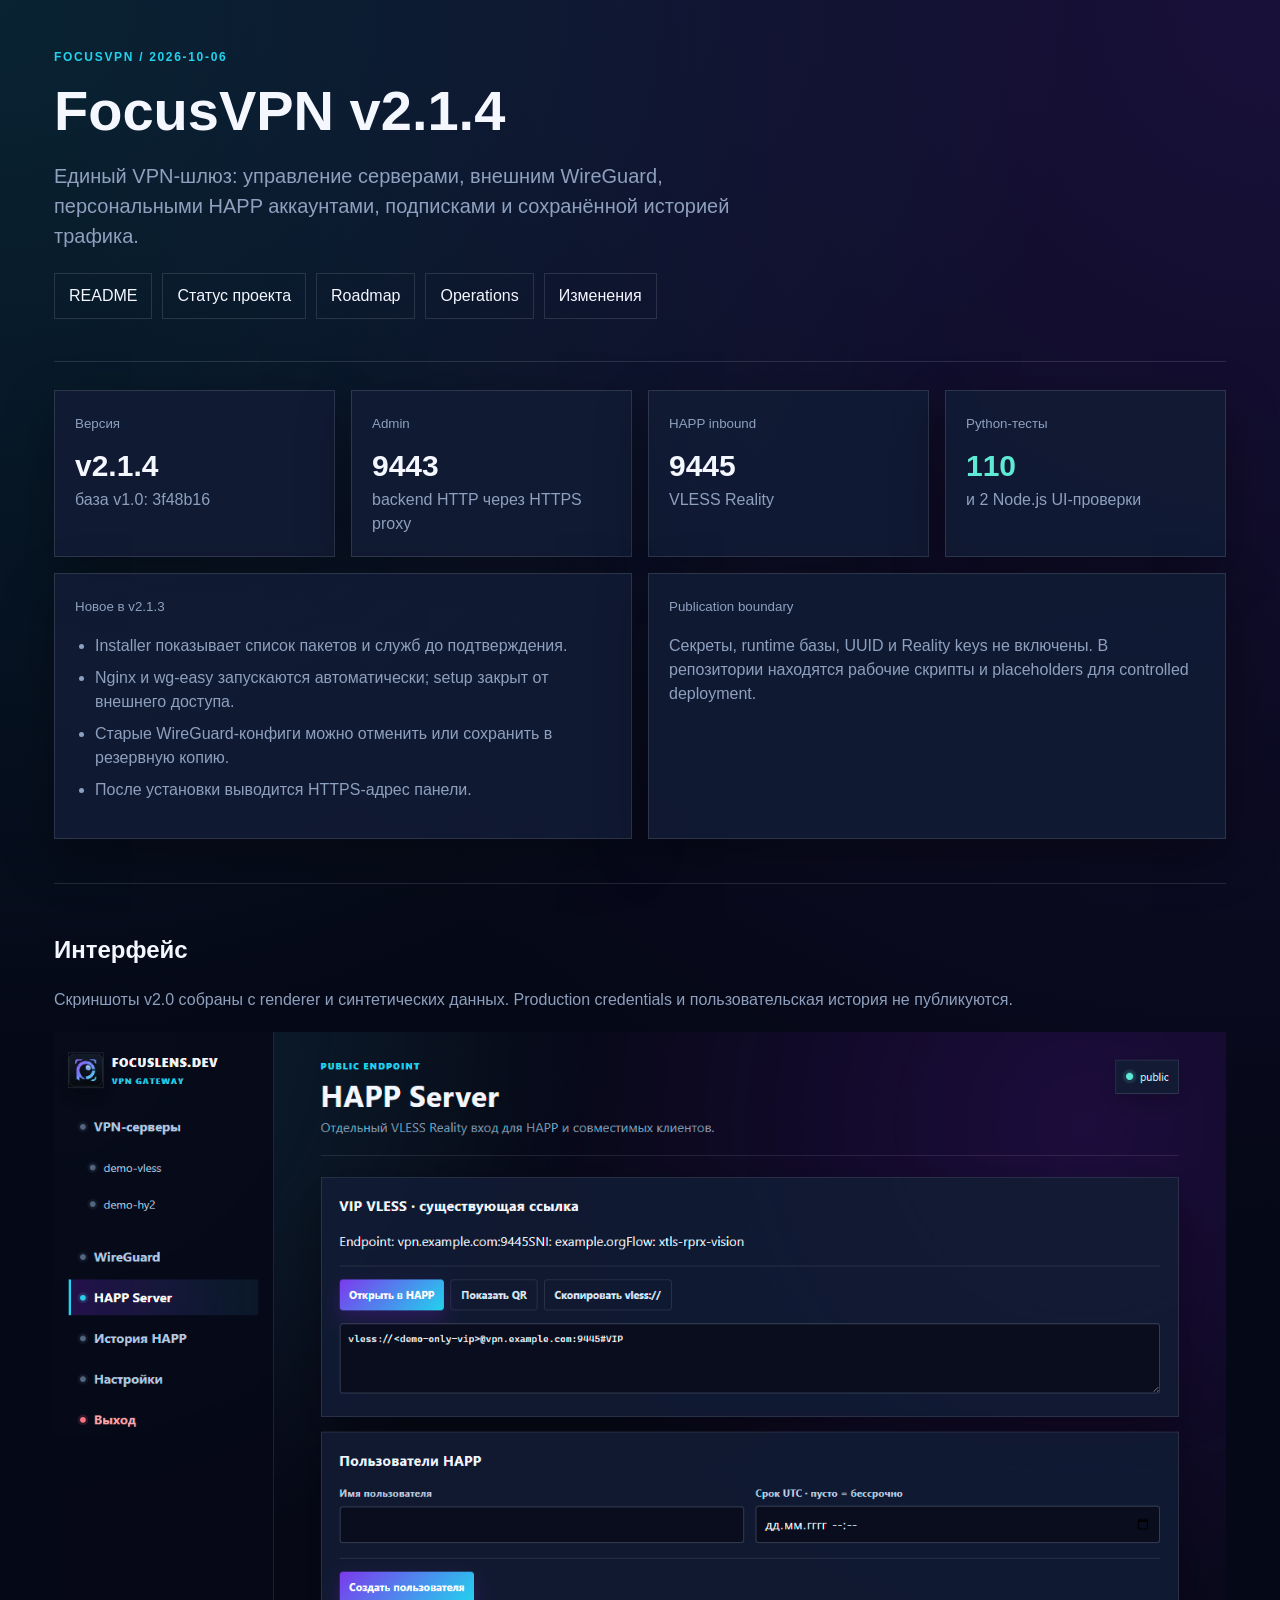
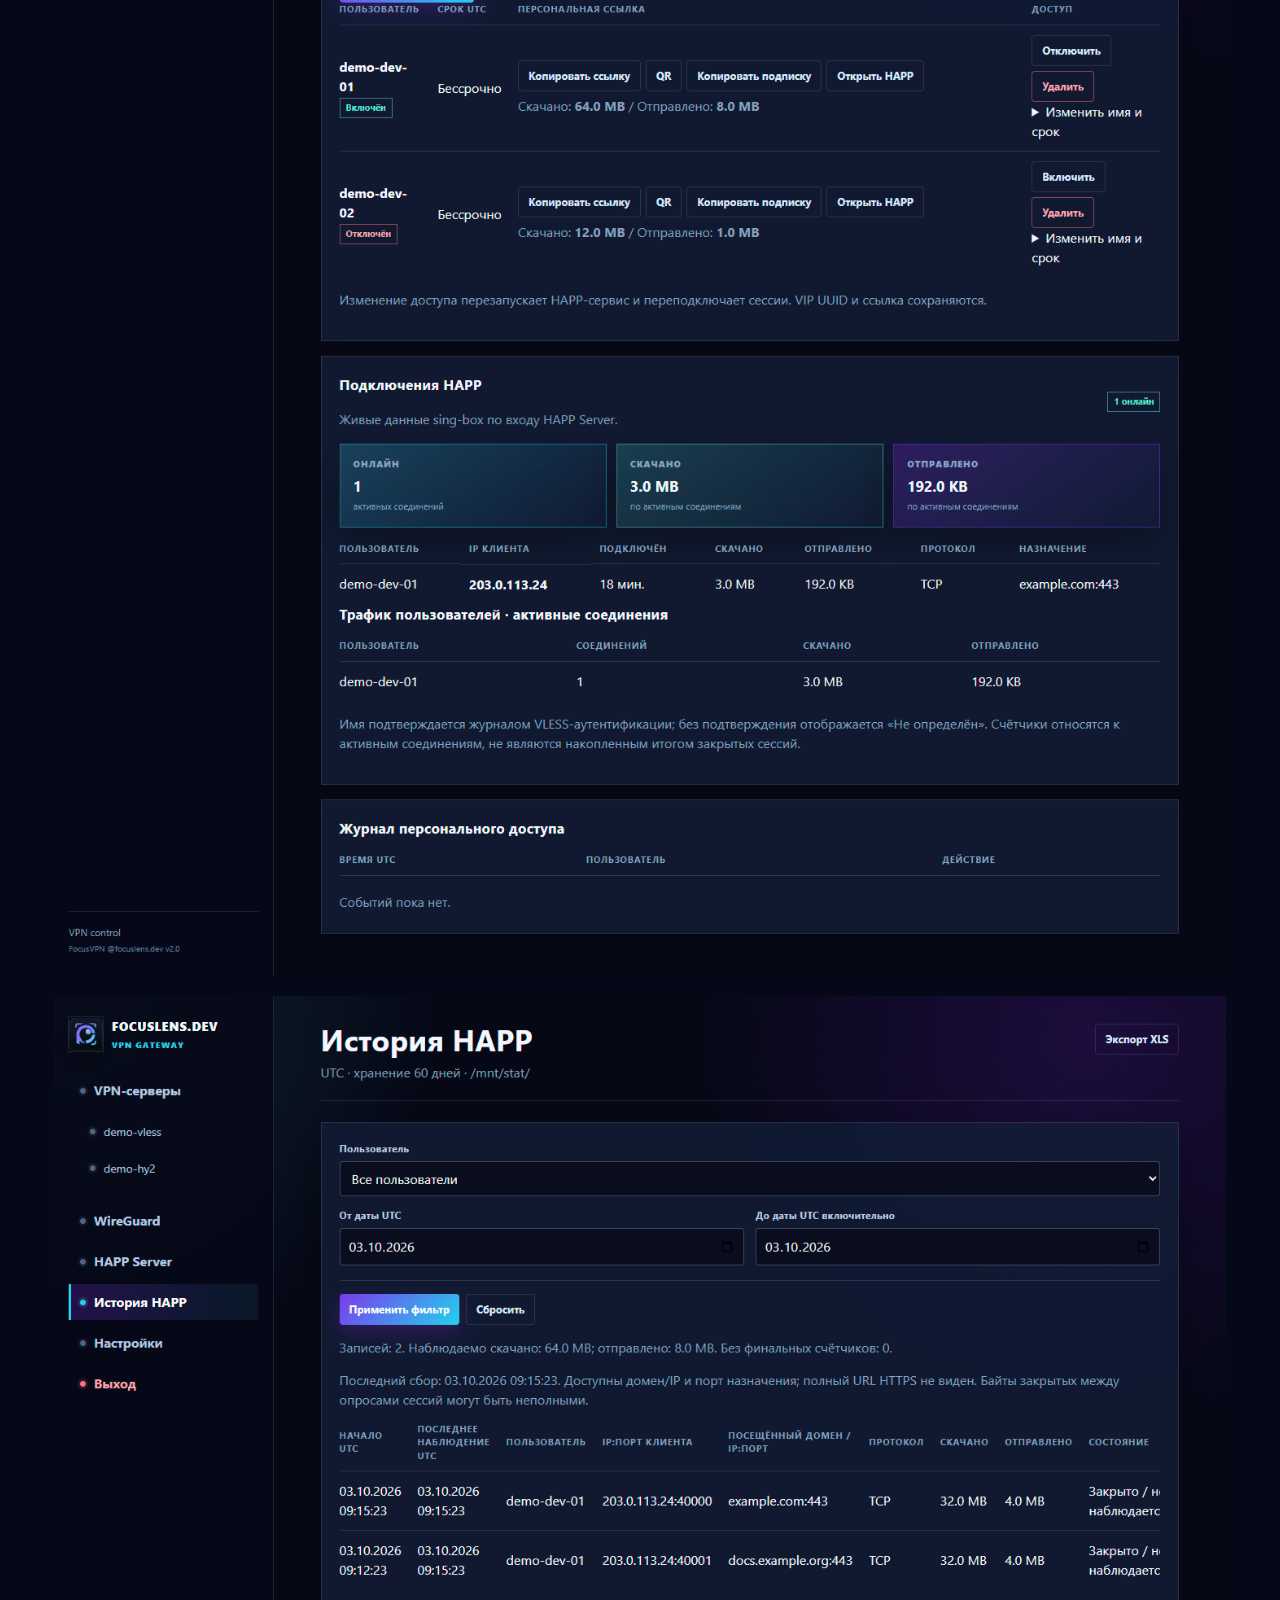
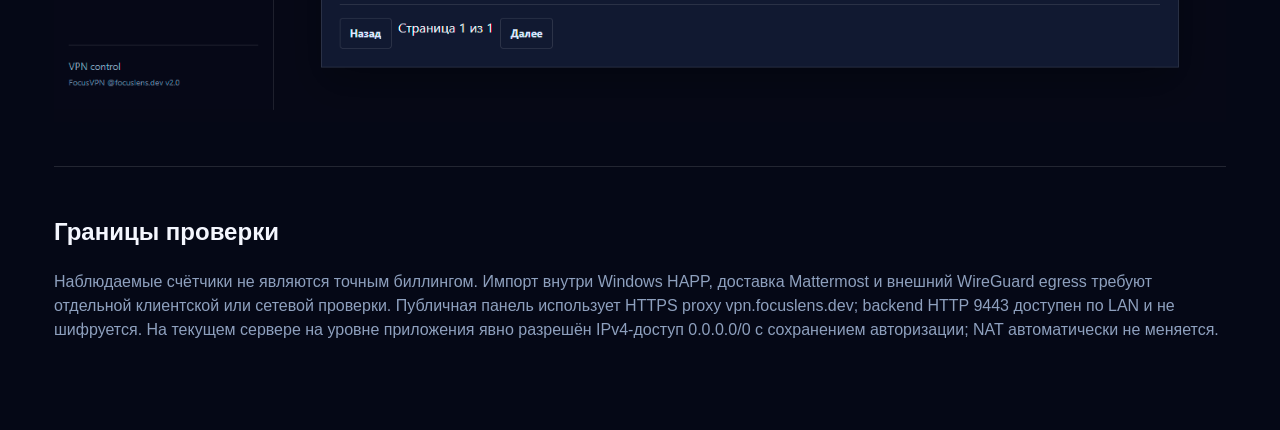
==== index.html @ e21ec8d8 "Detect enabled legacy WireGuard units" ====
<!doctype html>
<html lang="ru">
<head>
  <meta charset="utf-8">
  <meta name="viewport" content="width=device-width, initial-scale=1">
  <title>FocusVPN v2.1.4 | Статус проекта</title>
  <style>
    :root { --bg:#050816; --surface:#111b34e8; --text:#f5f7ff; --muted:#8ea0be; --line:#ffffff1f; --cyan:#22d3ee; --violet:#7c3aed; --ok:#5eead4; }
    * { box-sizing:border-box; }
    body { margin:0; background:radial-gradient(circle at 0 0,#22d3ee22,transparent 28%),radial-gradient(circle at 100% 0,#7c3aed2b,transparent 32%),var(--bg); color:var(--text); font:16px/1.5 "Segoe UI",sans-serif; }
    a { color:inherit; }
    .shell { margin:auto; max-width:1220px; padding:48px 24px 72px; }
    .eyebrow { color:var(--cyan); font-size:12px; font-weight:800; letter-spacing:.14em; text-transform:uppercase; }
    h1 { font-size:56px; line-height:1.05; margin:16px 0; max-width:850px; }
    .lead { color:var(--muted); font-size:20px; max-width:740px; }
    .hero { border-bottom:1px solid var(--line); padding-bottom:42px; }
    .grid { display:grid; gap:16px; grid-template-columns:repeat(4,minmax(0,1fr)); margin-top:28px; }
    .card { background:var(--surface); border:1px solid var(--line); box-shadow:0 18px 50px #0005; padding:20px; }
    .card strong { display:block; font-size:30px; margin-top:8px; }
    .card small,.muted { color:var(--muted); }
    .wide { grid-column:span 2; }
    .status { color:var(--ok); }
    .section { border-top:1px solid var(--line); margin-top:44px; padding-top:28px; }
    ul { color:var(--muted); padding-left:20px; }
    li { margin:8px 0; }
    .links { display:flex; flex-wrap:wrap; gap:10px; margin-top:22px; }
    .links a { border:1px solid var(--line); padding:10px 14px; text-decoration:none; }
    .screenshot { display:block; width:100%; height:auto; margin-top:20px; }
    @media (max-width:800px) { .grid { grid-template-columns:repeat(2,minmax(0,1fr)); } .wide { grid-column:span 2; } }
    @media (max-width:520px) { .shell { padding:32px 16px 52px; } h1 { font-size:36px; } .grid { grid-template-columns:1fr; } .wide { grid-column:auto; } }
  </style>
</head>
<body>
  <main class="shell">
    <section class="hero">
      <div class="eyebrow">FocusVPN / 2026-10-06</div>
      <h1>FocusVPN v2.1.4</h1>
      <p class="lead">Единый VPN-шлюз: управление серверами, внешним WireGuard, персональными HAPP аккаунтами, подписками и сохранённой историей трафика.</p>
      <div class="links"><a href="README.md">README</a><a href="docs/PROJECT_STATUS.md">Статус проекта</a><a href="docs/ROADMAP.md">Roadmap</a><a href="docs/OPERATIONS.md">Operations</a><a href="docs/CHANGELOG.md">Изменения</a></div>
    </section>
    <section class="grid">
      <article class="card"><small>Версия</small><strong>v2.1.4</strong><span class="muted">база v1.0: 3f48b16</span></article>
          <article class="card"><small>Admin</small><strong>9443</strong><span class="muted">backend HTTP через HTTPS proxy</span></article>
      <article class="card"><small>HAPP inbound</small><strong>9445</strong><span class="muted">VLESS Reality</span></article>
      <article class="card"><small>Python-тесты</small><strong class="status">110</strong><span class="muted">и 2 Node.js UI-проверки</span></article>
      <article class="card wide"><small>Новое в v2.1.3</small><ul><li>Installer показывает список пакетов и служб до подтверждения.</li><li>Nginx и wg-easy запускаются автоматически; setup закрыт от внешнего доступа.</li><li>Старые WireGuard-конфиги можно отменить или сохранить в резервную копию.</li><li>После установки выводится HTTPS-адрес панели.</li></ul></article>
      <article class="card wide"><small>Publication boundary</small><p class="muted">Секреты, runtime базы, UUID и Reality keys не включены. В репозитории находятся рабочие скрипты и placeholders для controlled deployment.</p></article>
    </section>
    <section class="section"><h2>Интерфейс</h2><p class="muted">Скриншоты v2.0 собраны с renderer и синтетических данных. Production credentials и пользовательская история не публикуются.</p><img class="screenshot" src="docs/screenshots/wireguard-and-happ-preview.png" alt="Персональные пользователи HAPP и статистика"><img class="screenshot" src="docs/screenshots/happ-history.png" alt="История HAPP с фильтрами и экспортом XLS"></section>
    <section class="section"><h2>Границы проверки</h2><p class="muted">Наблюдаемые счётчики не являются точным биллингом. Импорт внутри Windows HAPP, доставка Mattermost и внешний WireGuard egress требуют отдельной клиентской или сетевой проверки. Публичная панель использует HTTPS proxy vpn.focuslens.dev; backend HTTP 9443 доступен по LAN и не шифруется. На текущем сервере на уровне приложения явно разрешён IPv4-доступ 0.0.0.0/0 с сохранением авторизации; NAT автоматически не меняется.</p></section>
  </main>
</body>
</html>
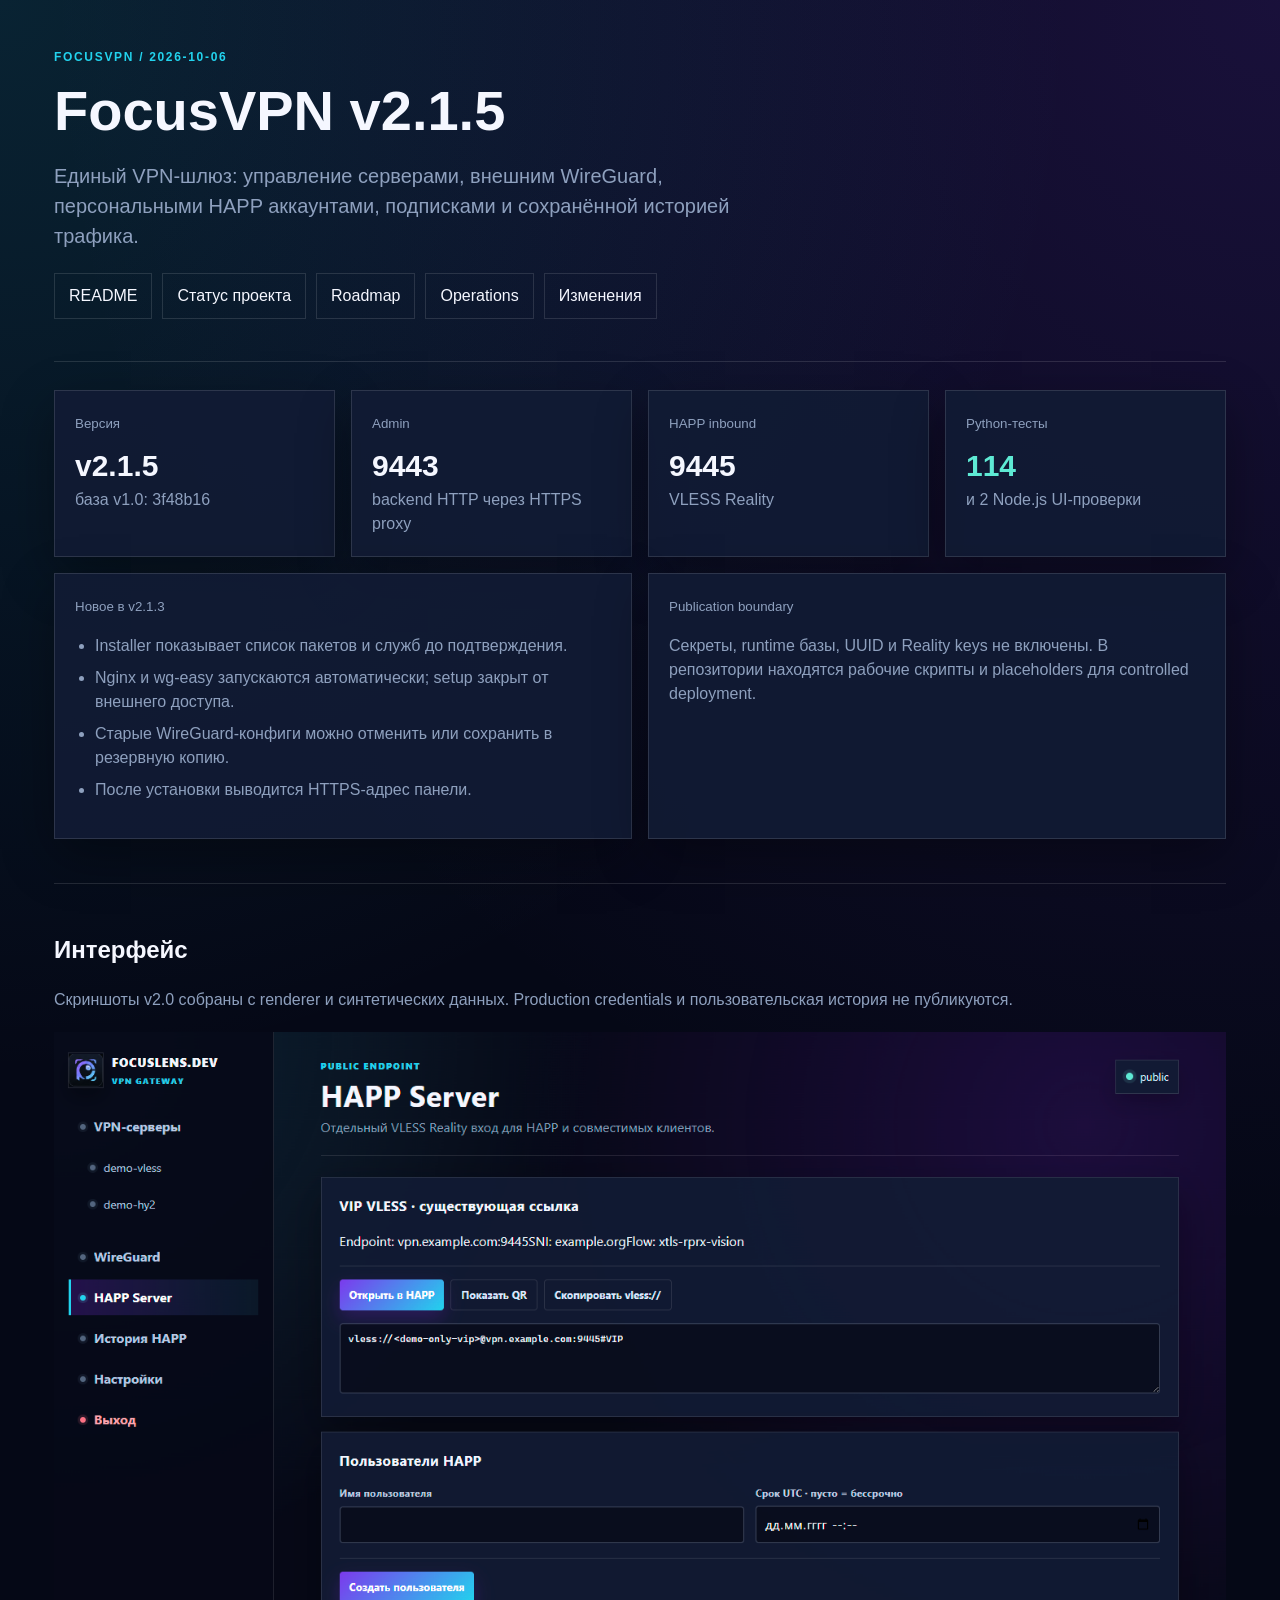
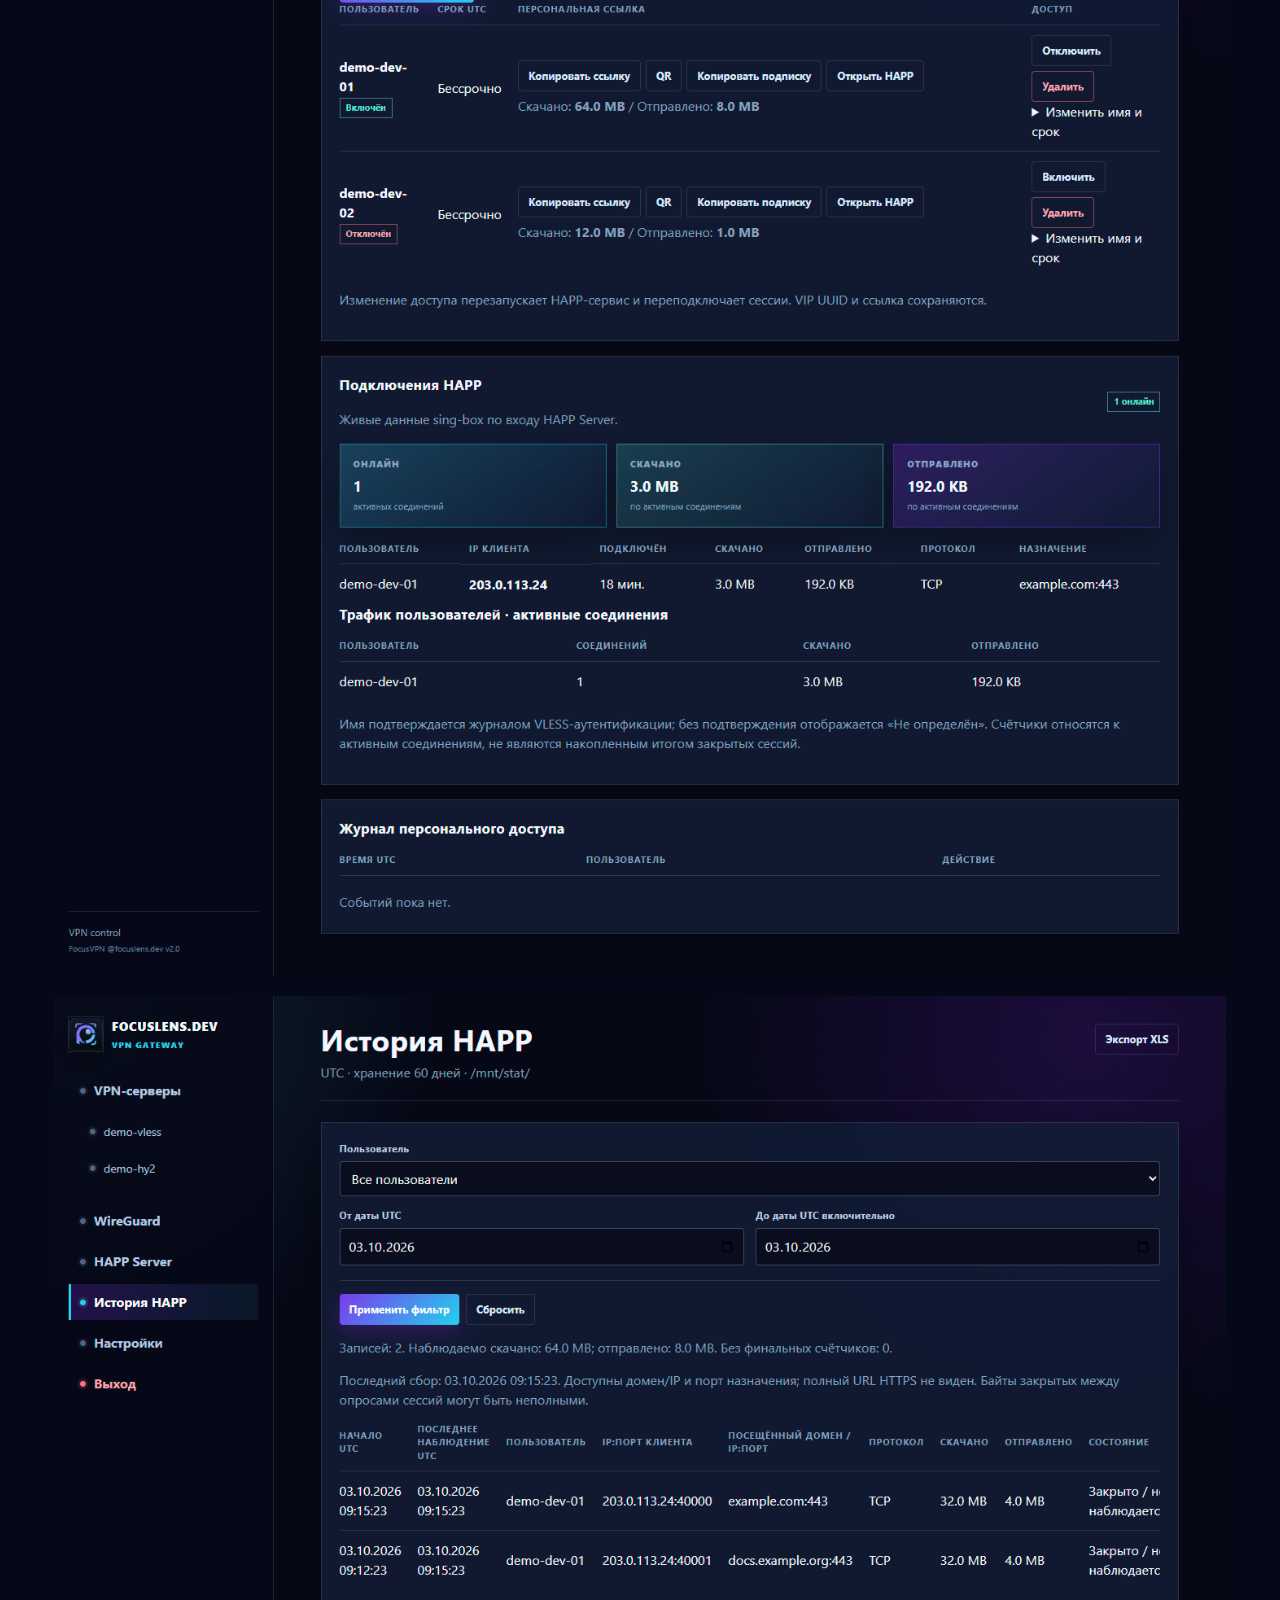
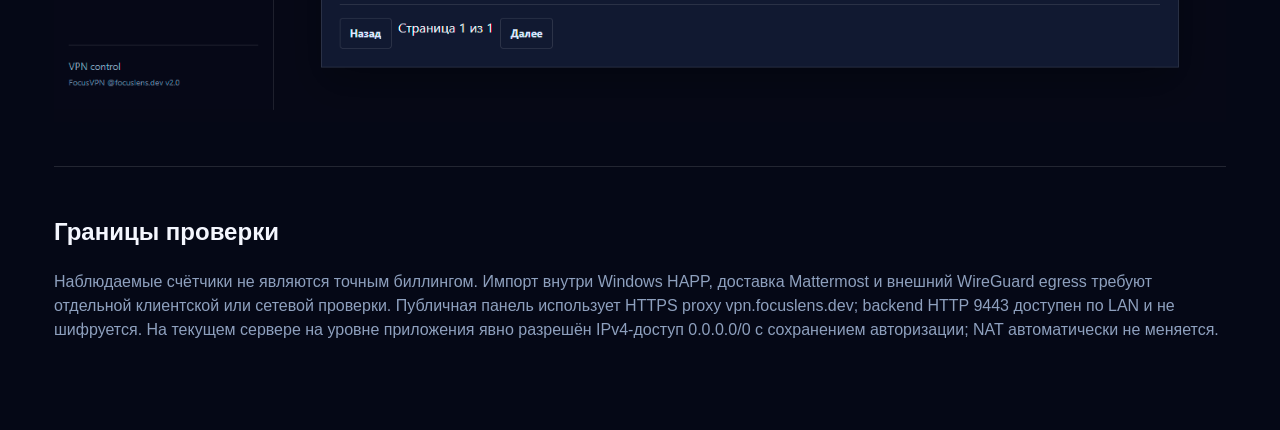
==== commit b7e8d880: "Initialize wg-easy service administrator automatically" ====
--- a/index.html
+++ b/index.html
@@ -3,7 +3,7 @@
 <head>
   <meta charset="utf-8">
   <meta name="viewport" content="width=device-width, initial-scale=1">
-  <title>FocusVPN v2.1.4 | Статус проекта</title>
+  <title>FocusVPN v2.1.5 | Статус проекта</title>
   <style>
     :root { --bg:#050816; --surface:#111b34e8; --text:#f5f7ff; --muted:#8ea0be; --line:#ffffff1f; --cyan:#22d3ee; --violet:#7c3aed; --ok:#5eead4; }
     * { box-sizing:border-box; }
@@ -34,15 +34,15 @@
   <main class="shell">
     <section class="hero">
       <div class="eyebrow">FocusVPN / 2026-10-06</div>
-      <h1>FocusVPN v2.1.4</h1>
+      <h1>FocusVPN v2.1.5</h1>
       <p class="lead">Единый VPN-шлюз: управление серверами, внешним WireGuard, персональными HAPP аккаунтами, подписками и сохранённой историей трафика.</p>
       <div class="links"><a href="README.md">README</a><a href="docs/PROJECT_STATUS.md">Статус проекта</a><a href="docs/ROADMAP.md">Roadmap</a><a href="docs/OPERATIONS.md">Operations</a><a href="docs/CHANGELOG.md">Изменения</a></div>
     </section>
     <section class="grid">
-      <article class="card"><small>Версия</small><strong>v2.1.4</strong><span class="muted">база v1.0: 3f48b16</span></article>
+      <article class="card"><small>Версия</small><strong>v2.1.5</strong><span class="muted">база v1.0: 3f48b16</span></article>
           <article class="card"><small>Admin</small><strong>9443</strong><span class="muted">backend HTTP через HTTPS proxy</span></article>
       <article class="card"><small>HAPP inbound</small><strong>9445</strong><span class="muted">VLESS Reality</span></article>
-      <article class="card"><small>Python-тесты</small><strong class="status">110</strong><span class="muted">и 2 Node.js UI-проверки</span></article>
+      <article class="card"><small>Python-тесты</small><strong class="status">114</strong><span class="muted">и 2 Node.js UI-проверки</span></article>
       <article class="card wide"><small>Новое в v2.1.3</small><ul><li>Installer показывает список пакетов и служб до подтверждения.</li><li>Nginx и wg-easy запускаются автоматически; setup закрыт от внешнего доступа.</li><li>Старые WireGuard-конфиги можно отменить или сохранить в резервную копию.</li><li>После установки выводится HTTPS-адрес панели.</li></ul></article>
       <article class="card wide"><small>Publication boundary</small><p class="muted">Секреты, runtime базы, UUID и Reality keys не включены. В репозитории находятся рабочие скрипты и placeholders для controlled deployment.</p></article>
     </section>
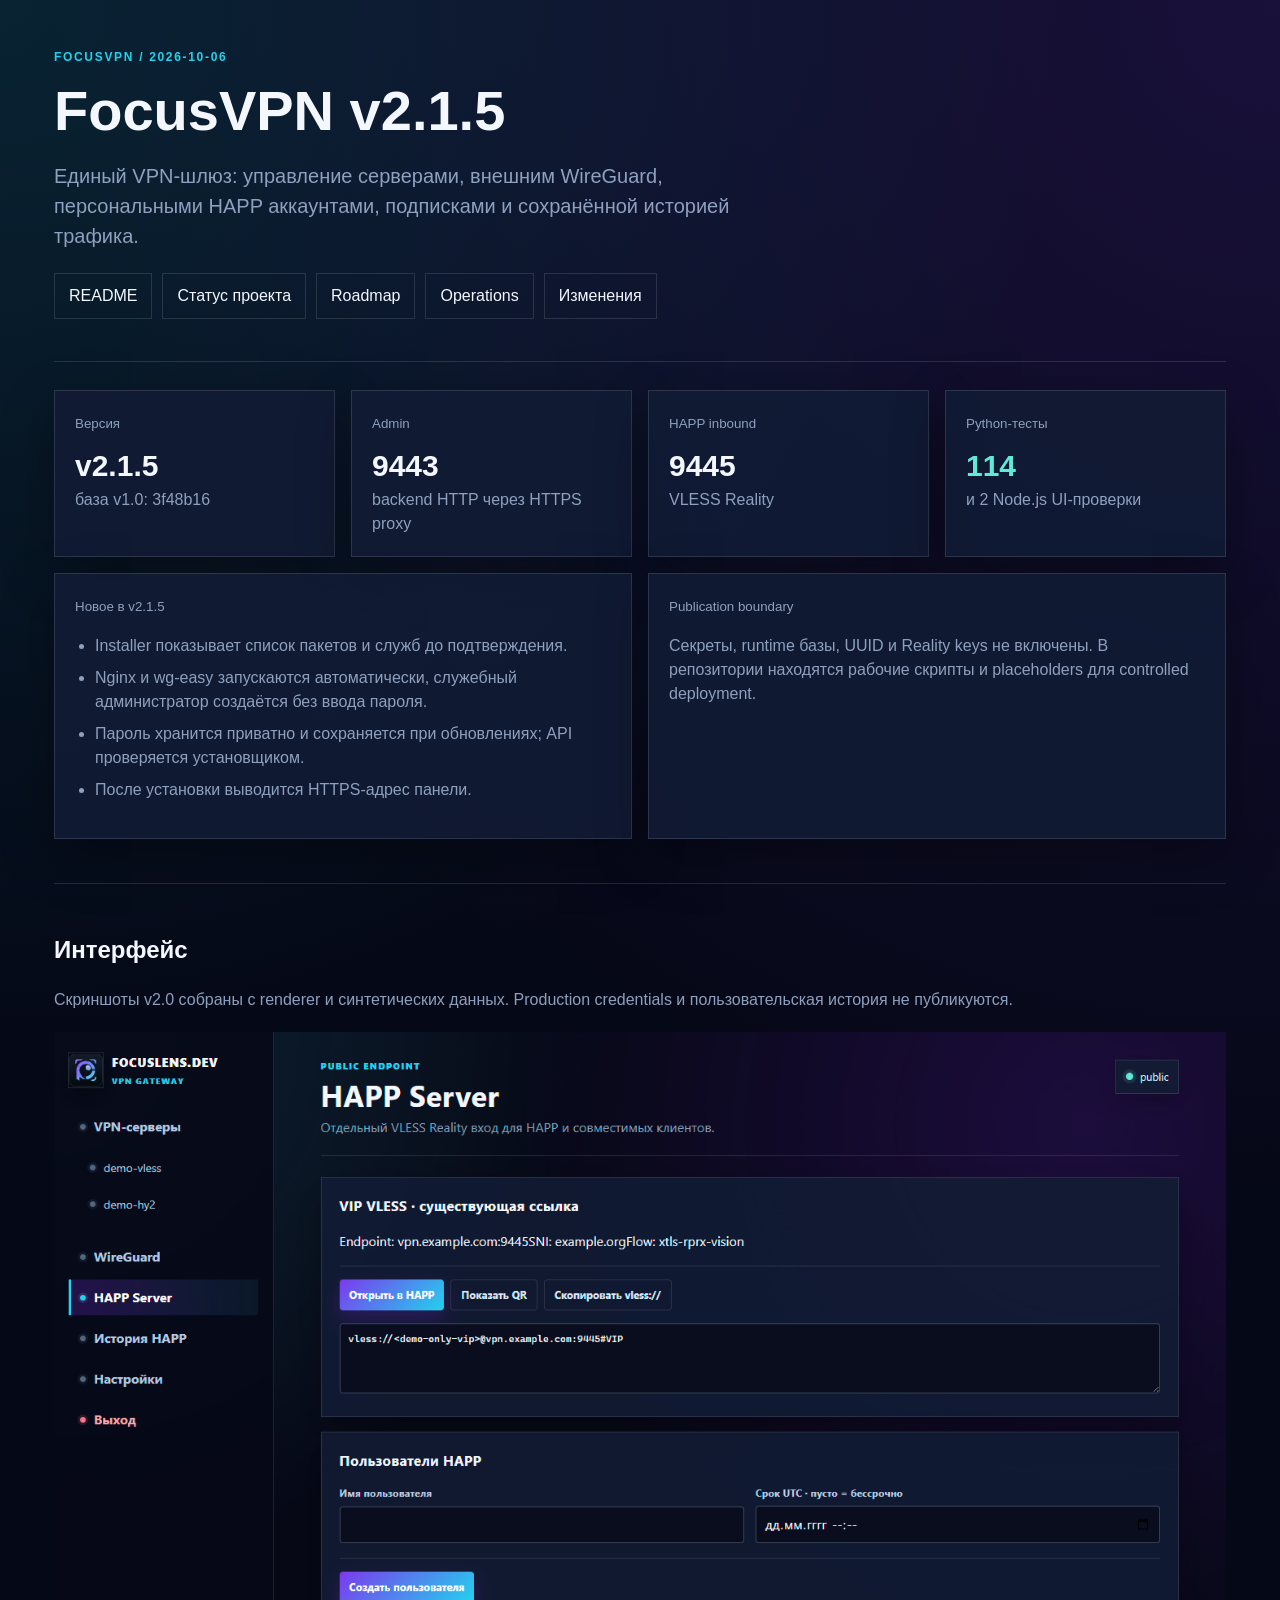
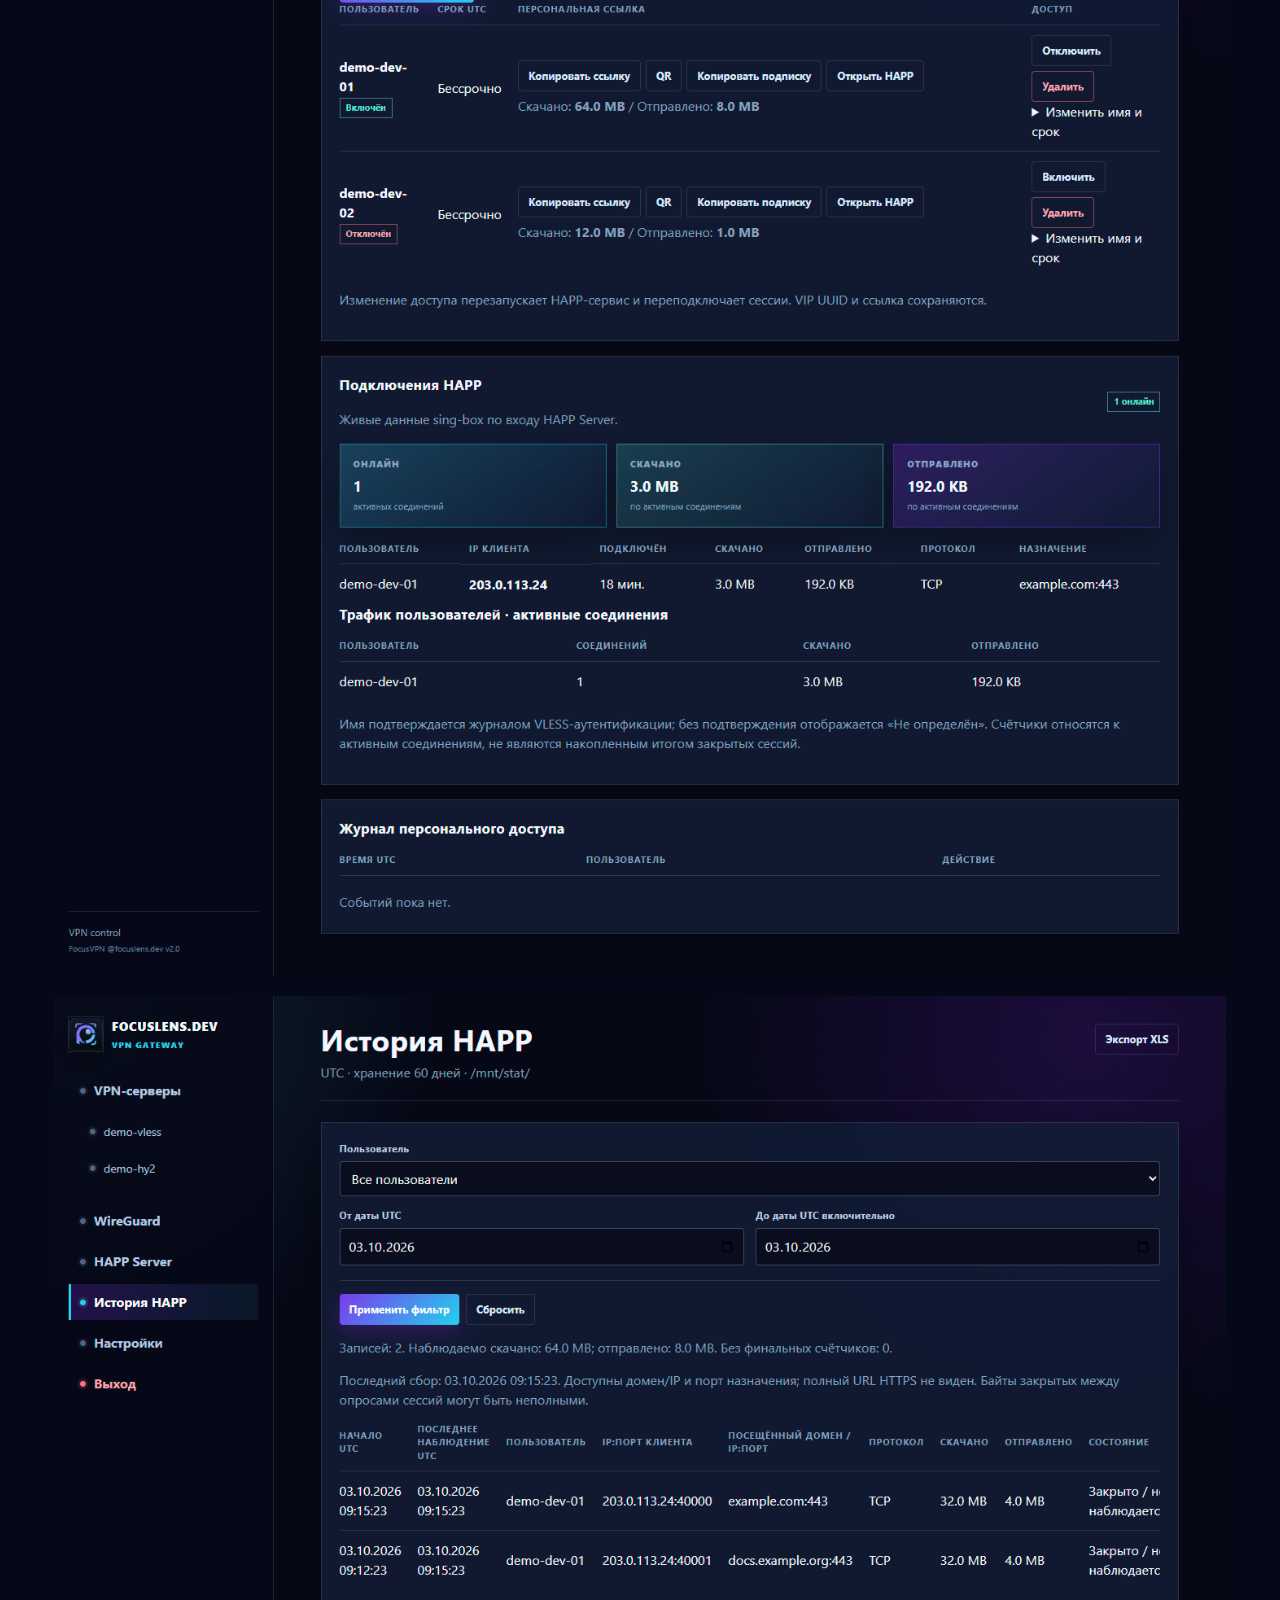
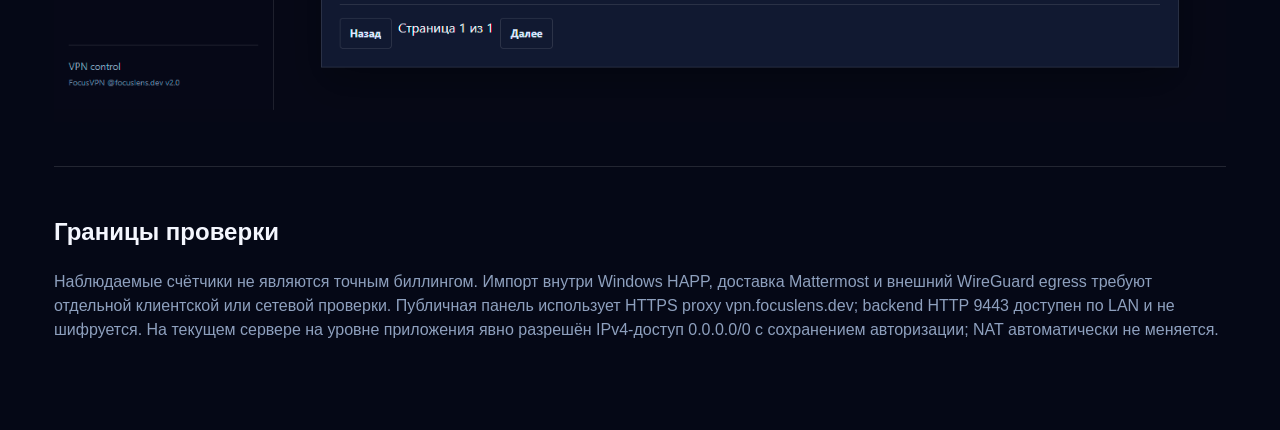
==== commit d23d802c: "Record verified automatic wg-easy API setup" ====
--- a/index.html
+++ b/index.html
@@ -43,7 +43,7 @@
           <article class="card"><small>Admin</small><strong>9443</strong><span class="muted">backend HTTP через HTTPS proxy</span></article>
       <article class="card"><small>HAPP inbound</small><strong>9445</strong><span class="muted">VLESS Reality</span></article>
       <article class="card"><small>Python-тесты</small><strong class="status">114</strong><span class="muted">и 2 Node.js UI-проверки</span></article>
-      <article class="card wide"><small>Новое в v2.1.3</small><ul><li>Installer показывает список пакетов и служб до подтверждения.</li><li>Nginx и wg-easy запускаются автоматически; setup закрыт от внешнего доступа.</li><li>Старые WireGuard-конфиги можно отменить или сохранить в резервную копию.</li><li>После установки выводится HTTPS-адрес панели.</li></ul></article>
+      <article class="card wide"><small>Новое в v2.1.5</small><ul><li>Installer показывает список пакетов и служб до подтверждения.</li><li>Nginx и wg-easy запускаются автоматически, служебный администратор создаётся без ввода пароля.</li><li>Пароль хранится приватно и сохраняется при обновлениях; API проверяется установщиком.</li><li>После установки выводится HTTPS-адрес панели.</li></ul></article>
       <article class="card wide"><small>Publication boundary</small><p class="muted">Секреты, runtime базы, UUID и Reality keys не включены. В репозитории находятся рабочие скрипты и placeholders для controlled deployment.</p></article>
     </section>
     <section class="section"><h2>Интерфейс</h2><p class="muted">Скриншоты v2.0 собраны с renderer и синтетических данных. Production credentials и пользовательская история не публикуются.</p><img class="screenshot" src="docs/screenshots/wireguard-and-happ-preview.png" alt="Персональные пользователи HAPP и статистика"><img class="screenshot" src="docs/screenshots/happ-history.png" alt="История HAPP с фильтрами и экспортом XLS"></section>
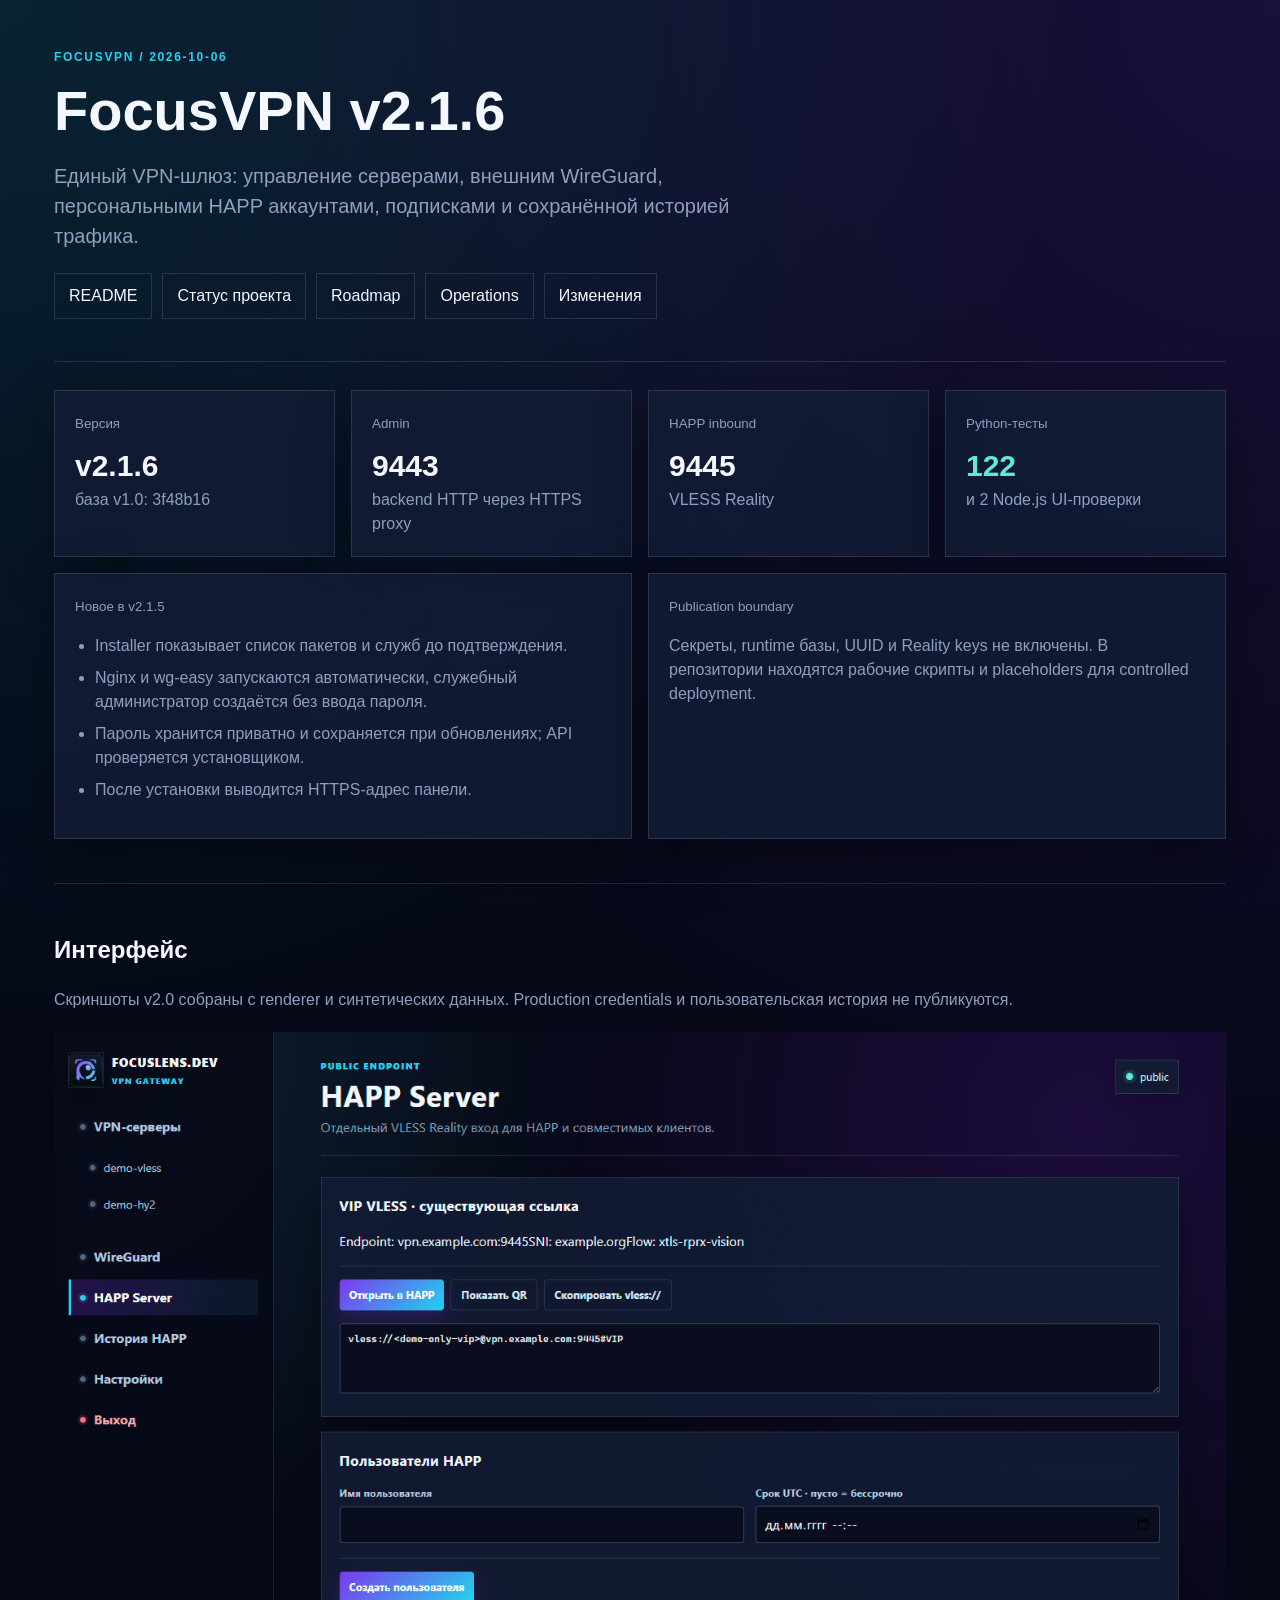
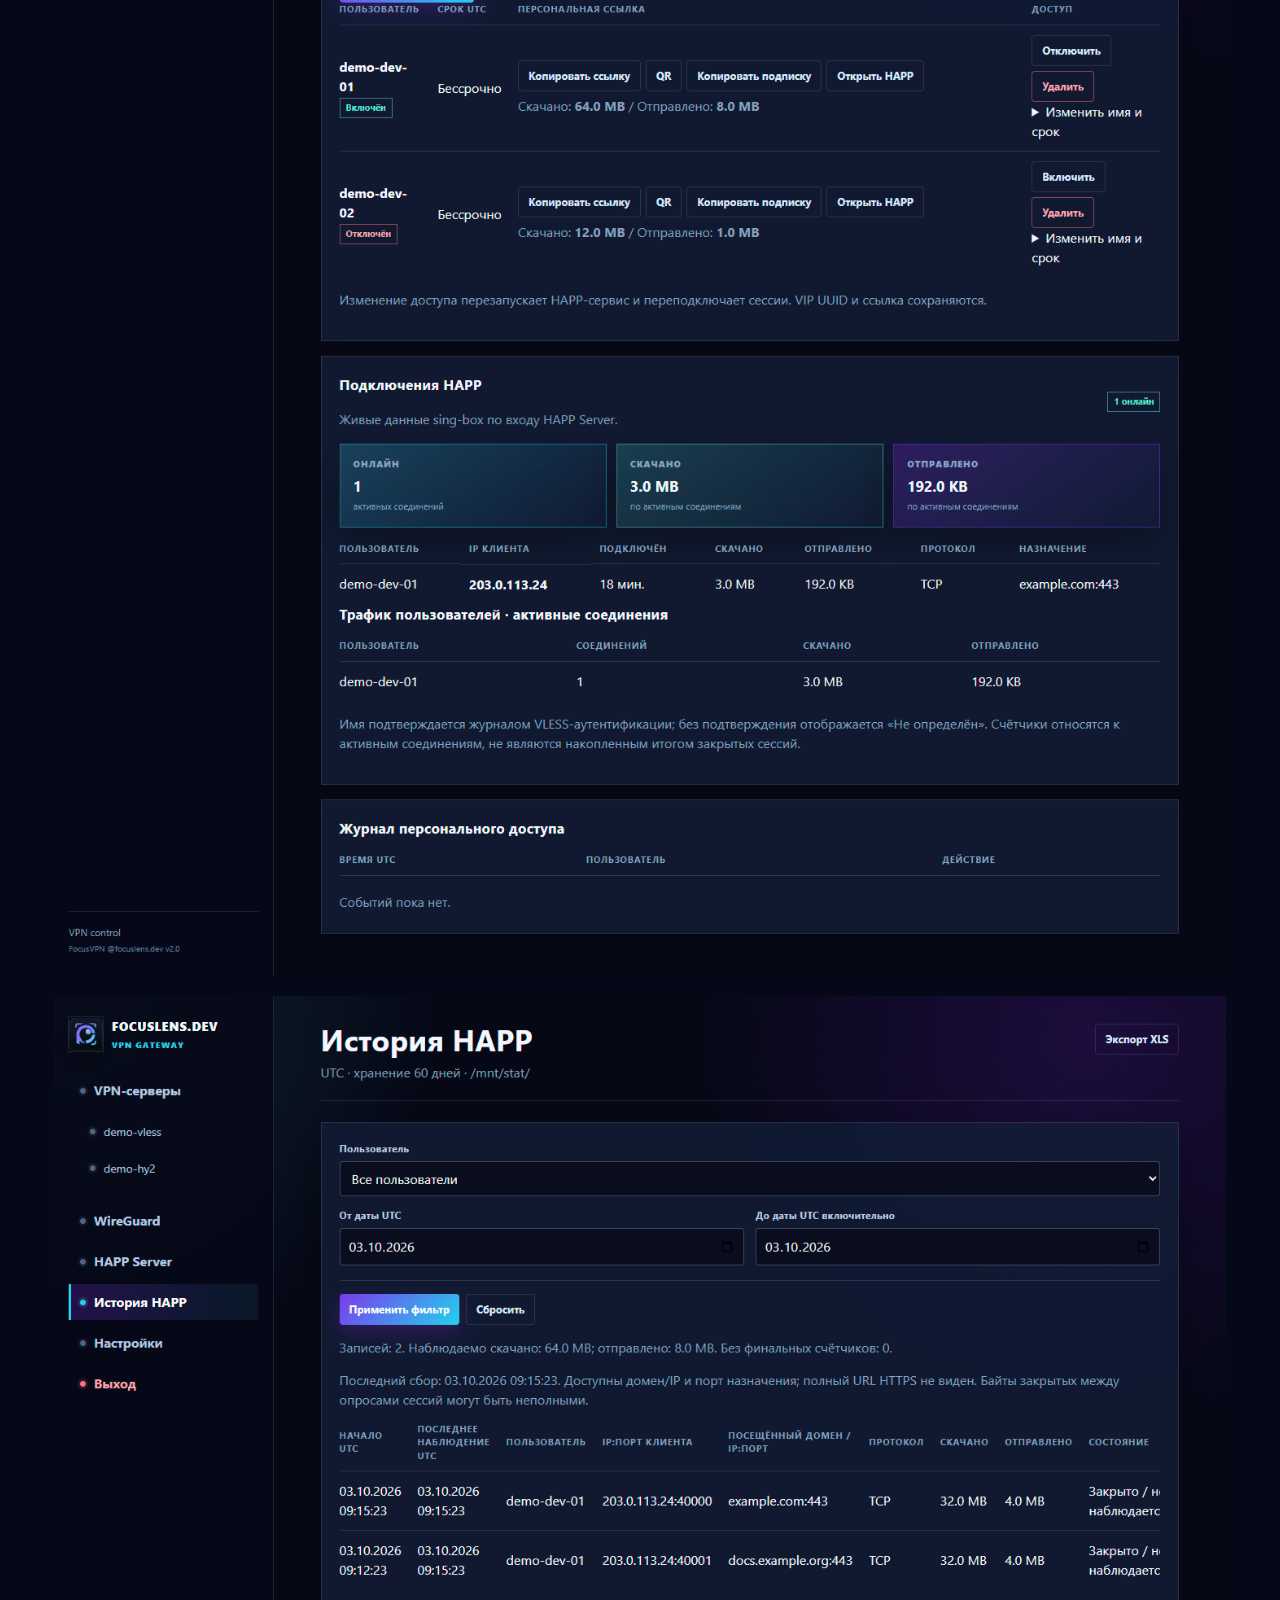
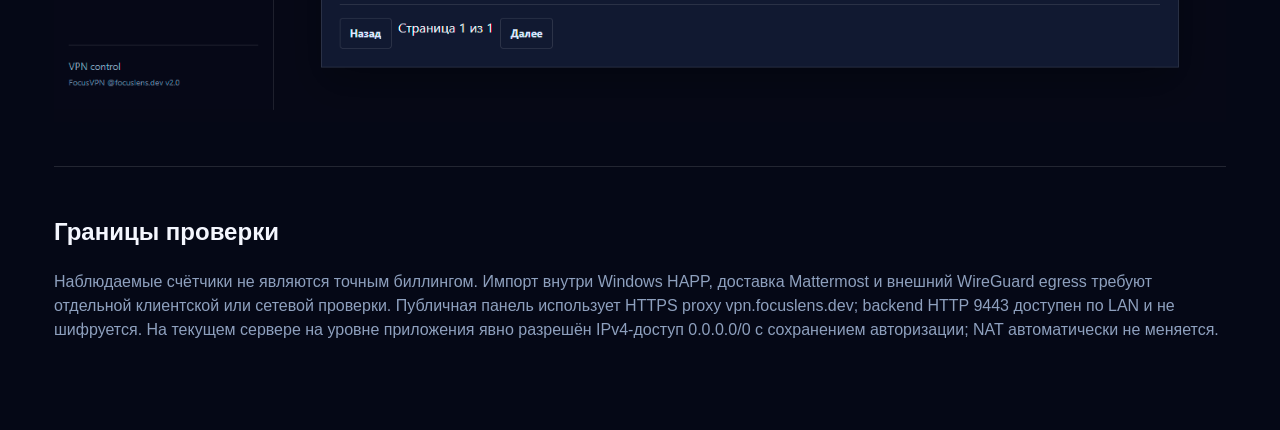
==== commit d128639d: "Add server editor and remove empty VLESS profiles and sidebar entries" ====
--- a/index.html
+++ b/index.html
@@ -3,7 +3,7 @@
 <head>
   <meta charset="utf-8">
   <meta name="viewport" content="width=device-width, initial-scale=1">
-  <title>FocusVPN v2.1.5 | Статус проекта</title>
+  <title>FocusVPN v2.1.6 | Статус проекта</title>
   <style>
     :root { --bg:#050816; --surface:#111b34e8; --text:#f5f7ff; --muted:#8ea0be; --line:#ffffff1f; --cyan:#22d3ee; --violet:#7c3aed; --ok:#5eead4; }
     * { box-sizing:border-box; }
@@ -34,15 +34,15 @@
   <main class="shell">
     <section class="hero">
       <div class="eyebrow">FocusVPN / 2026-10-06</div>
-      <h1>FocusVPN v2.1.5</h1>
+      <h1>FocusVPN v2.1.6</h1>
       <p class="lead">Единый VPN-шлюз: управление серверами, внешним WireGuard, персональными HAPP аккаунтами, подписками и сохранённой историей трафика.</p>
       <div class="links"><a href="README.md">README</a><a href="docs/PROJECT_STATUS.md">Статус проекта</a><a href="docs/ROADMAP.md">Roadmap</a><a href="docs/OPERATIONS.md">Operations</a><a href="docs/CHANGELOG.md">Изменения</a></div>
     </section>
     <section class="grid">
-      <article class="card"><small>Версия</small><strong>v2.1.5</strong><span class="muted">база v1.0: 3f48b16</span></article>
+      <article class="card"><small>Версия</small><strong>v2.1.6</strong><span class="muted">база v1.0: 3f48b16</span></article>
           <article class="card"><small>Admin</small><strong>9443</strong><span class="muted">backend HTTP через HTTPS proxy</span></article>
       <article class="card"><small>HAPP inbound</small><strong>9445</strong><span class="muted">VLESS Reality</span></article>
-      <article class="card"><small>Python-тесты</small><strong class="status">114</strong><span class="muted">и 2 Node.js UI-проверки</span></article>
+      <article class="card"><small>Python-тесты</small><strong class="status">122</strong><span class="muted">и 2 Node.js UI-проверки</span></article>
       <article class="card wide"><small>Новое в v2.1.5</small><ul><li>Installer показывает список пакетов и служб до подтверждения.</li><li>Nginx и wg-easy запускаются автоматически, служебный администратор создаётся без ввода пароля.</li><li>Пароль хранится приватно и сохраняется при обновлениях; API проверяется установщиком.</li><li>После установки выводится HTTPS-адрес панели.</li></ul></article>
       <article class="card wide"><small>Publication boundary</small><p class="muted">Секреты, runtime базы, UUID и Reality keys не включены. В репозитории находятся рабочие скрипты и placeholders для controlled deployment.</p></article>
     </section>
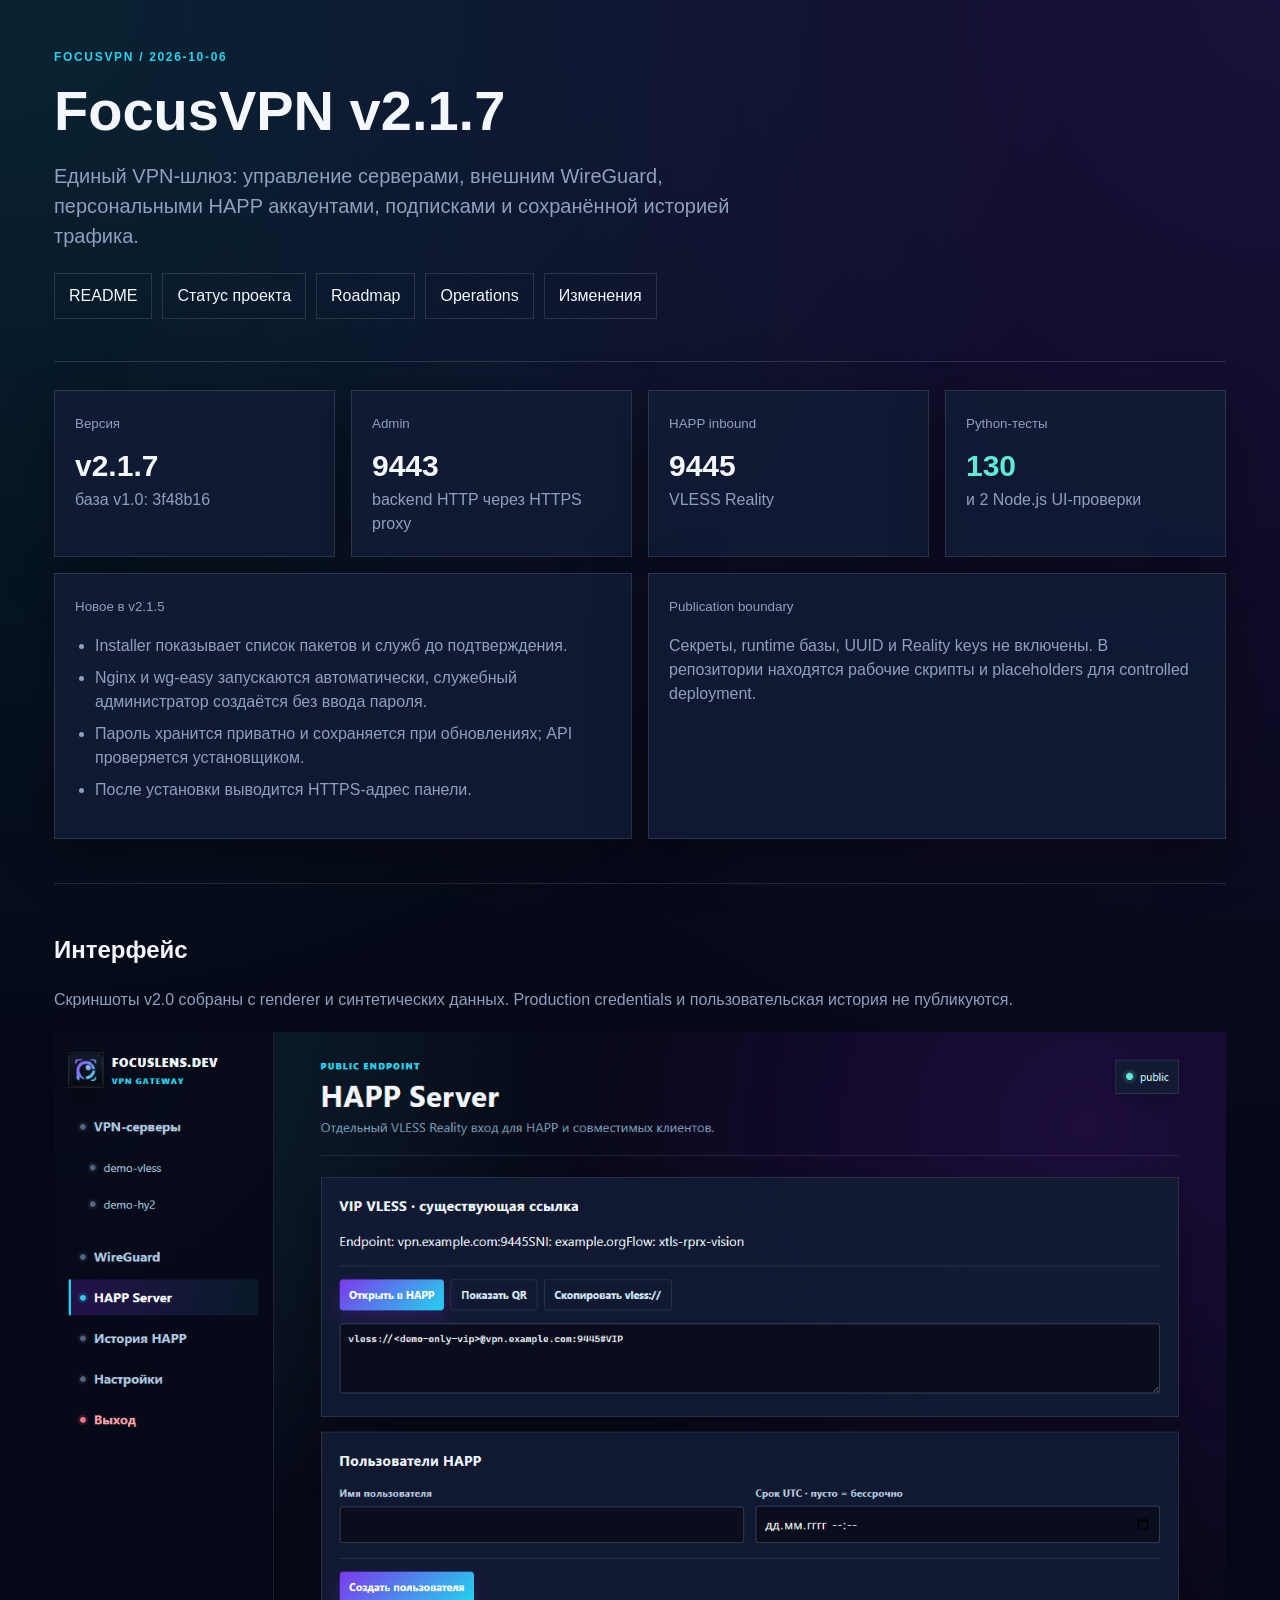
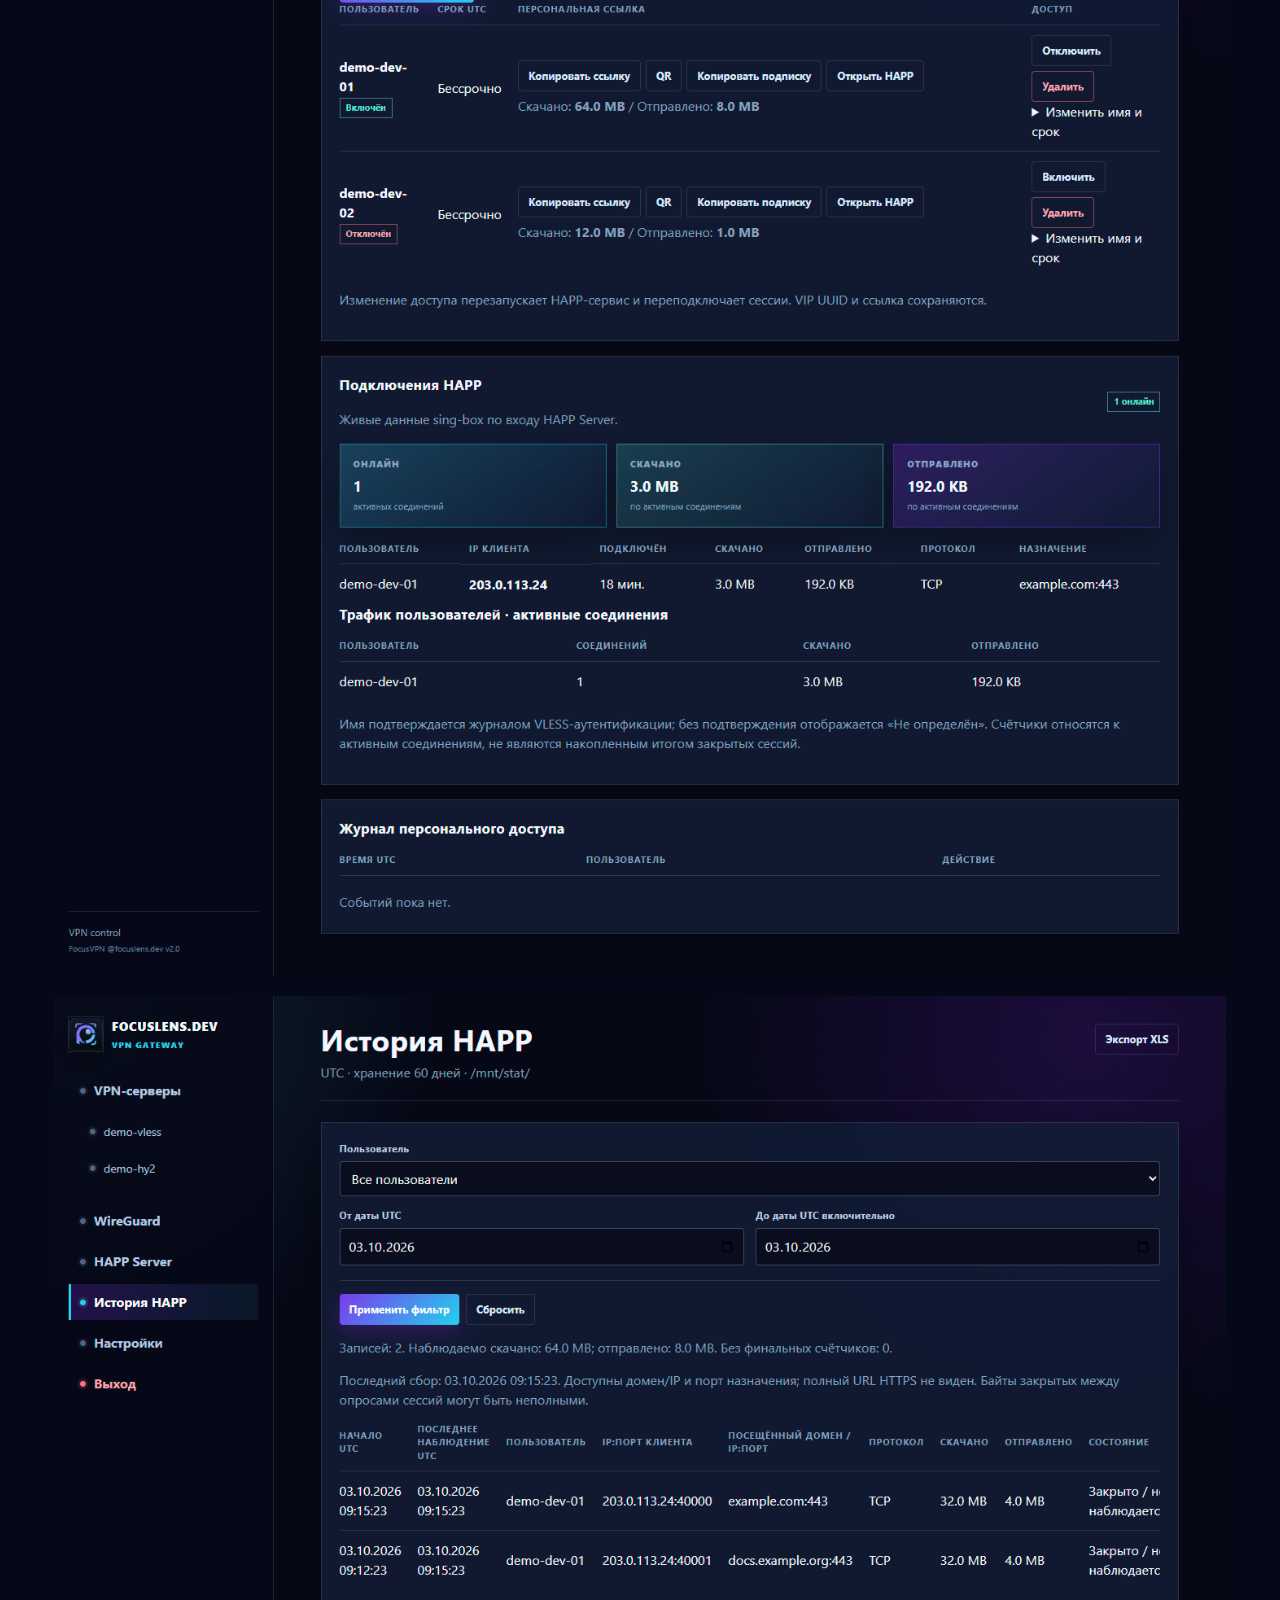
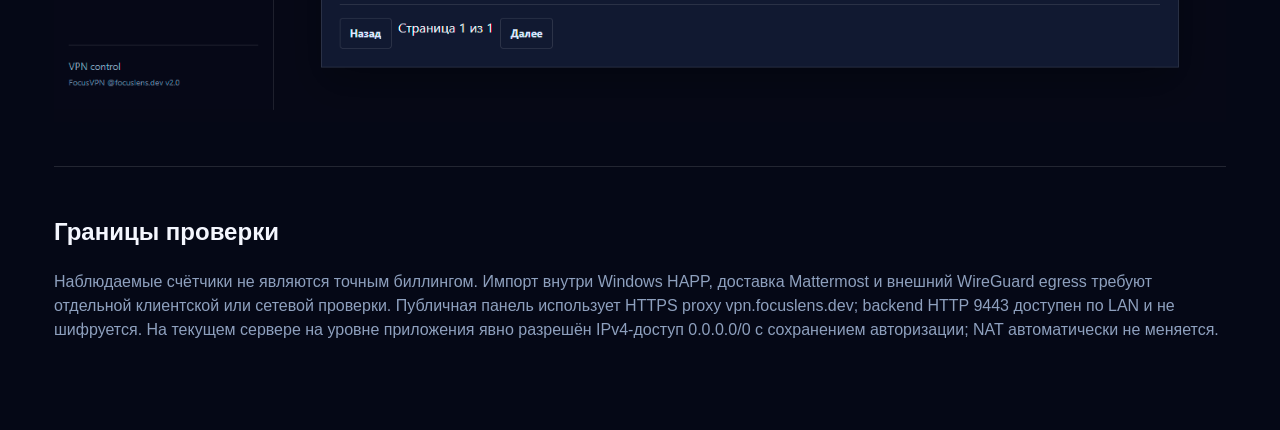
==== commit b24bba7f: "Initialize HAPP safely and align VPN server actions" ====
--- a/index.html
+++ b/index.html
@@ -3,7 +3,7 @@
 <head>
   <meta charset="utf-8">
   <meta name="viewport" content="width=device-width, initial-scale=1">
-  <title>FocusVPN v2.1.6 | Статус проекта</title>
+  <title>FocusVPN v2.1.7 | Статус проекта</title>
   <style>
     :root { --bg:#050816; --surface:#111b34e8; --text:#f5f7ff; --muted:#8ea0be; --line:#ffffff1f; --cyan:#22d3ee; --violet:#7c3aed; --ok:#5eead4; }
     * { box-sizing:border-box; }
@@ -34,15 +34,15 @@
   <main class="shell">
     <section class="hero">
       <div class="eyebrow">FocusVPN / 2026-10-06</div>
-      <h1>FocusVPN v2.1.6</h1>
+      <h1>FocusVPN v2.1.7</h1>
       <p class="lead">Единый VPN-шлюз: управление серверами, внешним WireGuard, персональными HAPP аккаунтами, подписками и сохранённой историей трафика.</p>
       <div class="links"><a href="README.md">README</a><a href="docs/PROJECT_STATUS.md">Статус проекта</a><a href="docs/ROADMAP.md">Roadmap</a><a href="docs/OPERATIONS.md">Operations</a><a href="docs/CHANGELOG.md">Изменения</a></div>
     </section>
     <section class="grid">
-      <article class="card"><small>Версия</small><strong>v2.1.6</strong><span class="muted">база v1.0: 3f48b16</span></article>
+      <article class="card"><small>Версия</small><strong>v2.1.7</strong><span class="muted">база v1.0: 3f48b16</span></article>
           <article class="card"><small>Admin</small><strong>9443</strong><span class="muted">backend HTTP через HTTPS proxy</span></article>
       <article class="card"><small>HAPP inbound</small><strong>9445</strong><span class="muted">VLESS Reality</span></article>
-      <article class="card"><small>Python-тесты</small><strong class="status">122</strong><span class="muted">и 2 Node.js UI-проверки</span></article>
+      <article class="card"><small>Python-тесты</small><strong class="status">130</strong><span class="muted">и 2 Node.js UI-проверки</span></article>
       <article class="card wide"><small>Новое в v2.1.5</small><ul><li>Installer показывает список пакетов и служб до подтверждения.</li><li>Nginx и wg-easy запускаются автоматически, служебный администратор создаётся без ввода пароля.</li><li>Пароль хранится приватно и сохраняется при обновлениях; API проверяется установщиком.</li><li>После установки выводится HTTPS-адрес панели.</li></ul></article>
       <article class="card wide"><small>Publication boundary</small><p class="muted">Секреты, runtime базы, UUID и Reality keys не включены. В репозитории находятся рабочие скрипты и placeholders для controlled deployment.</p></article>
     </section>
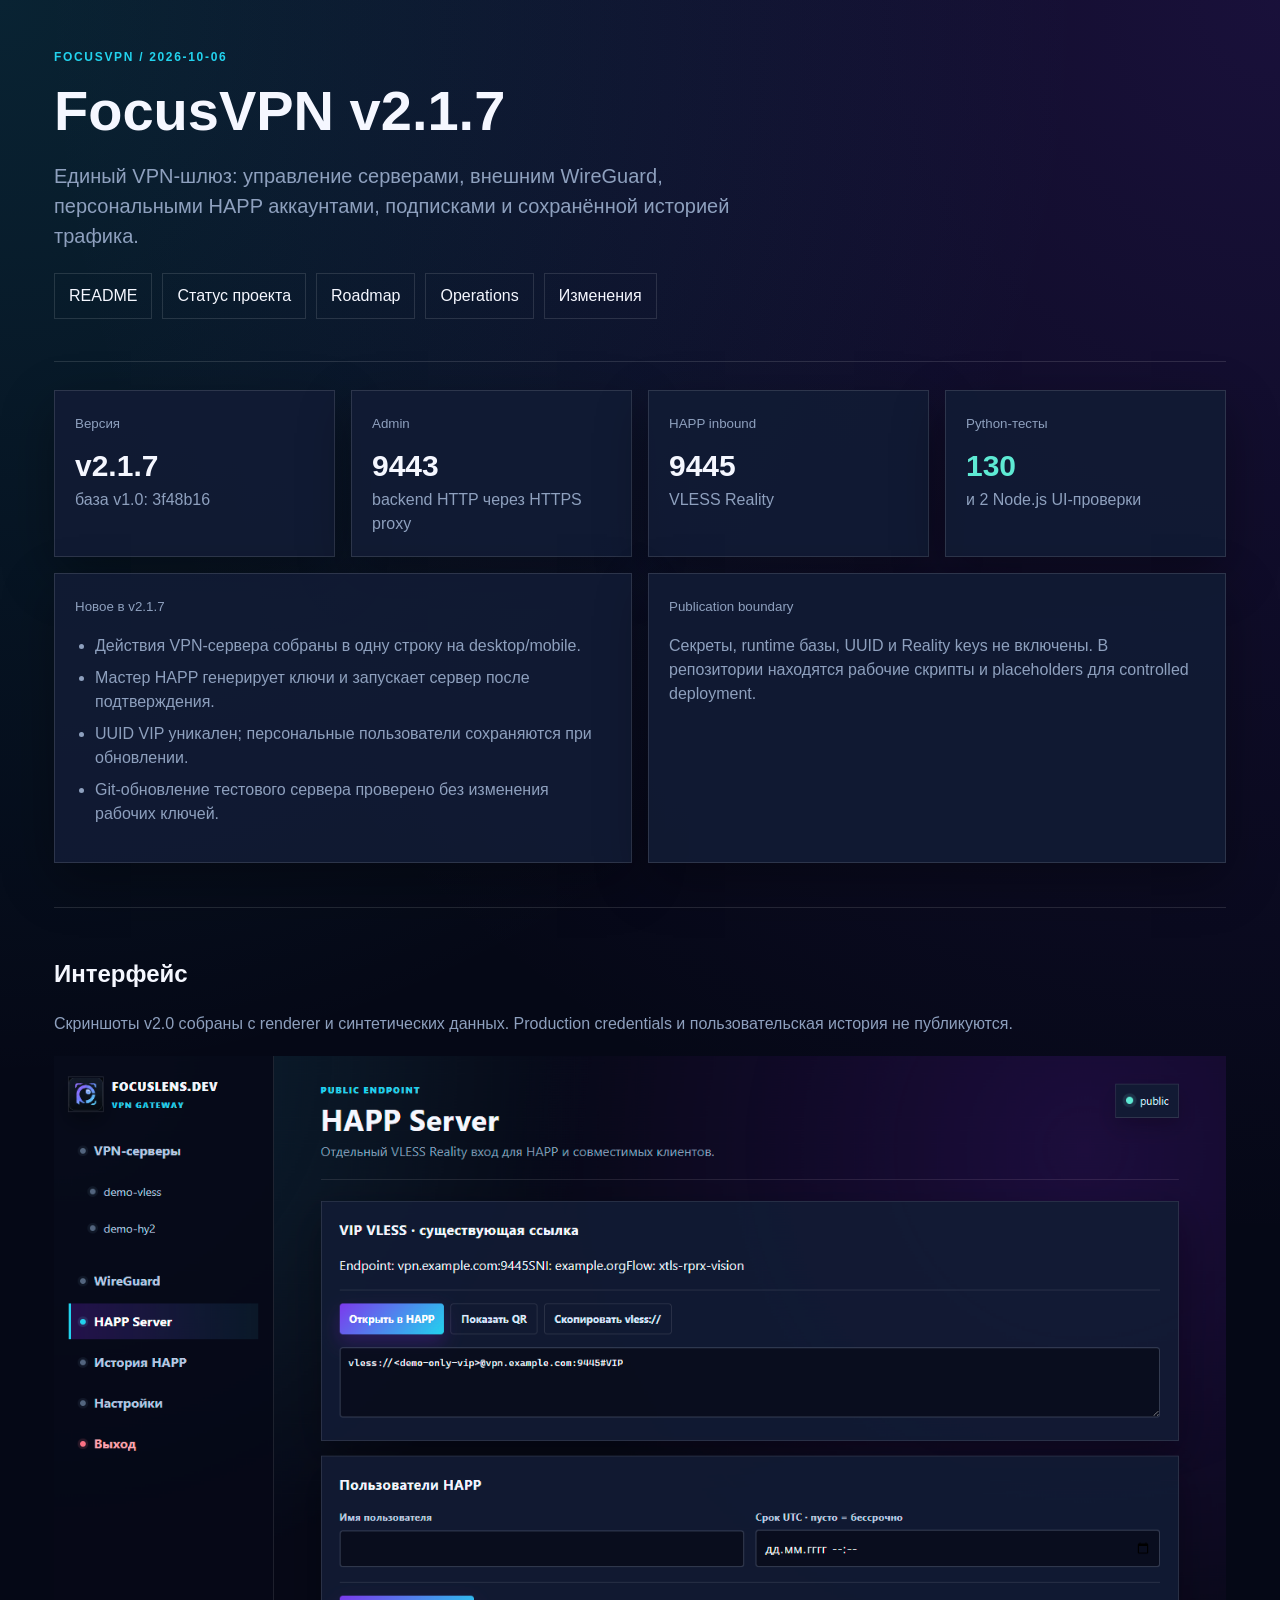
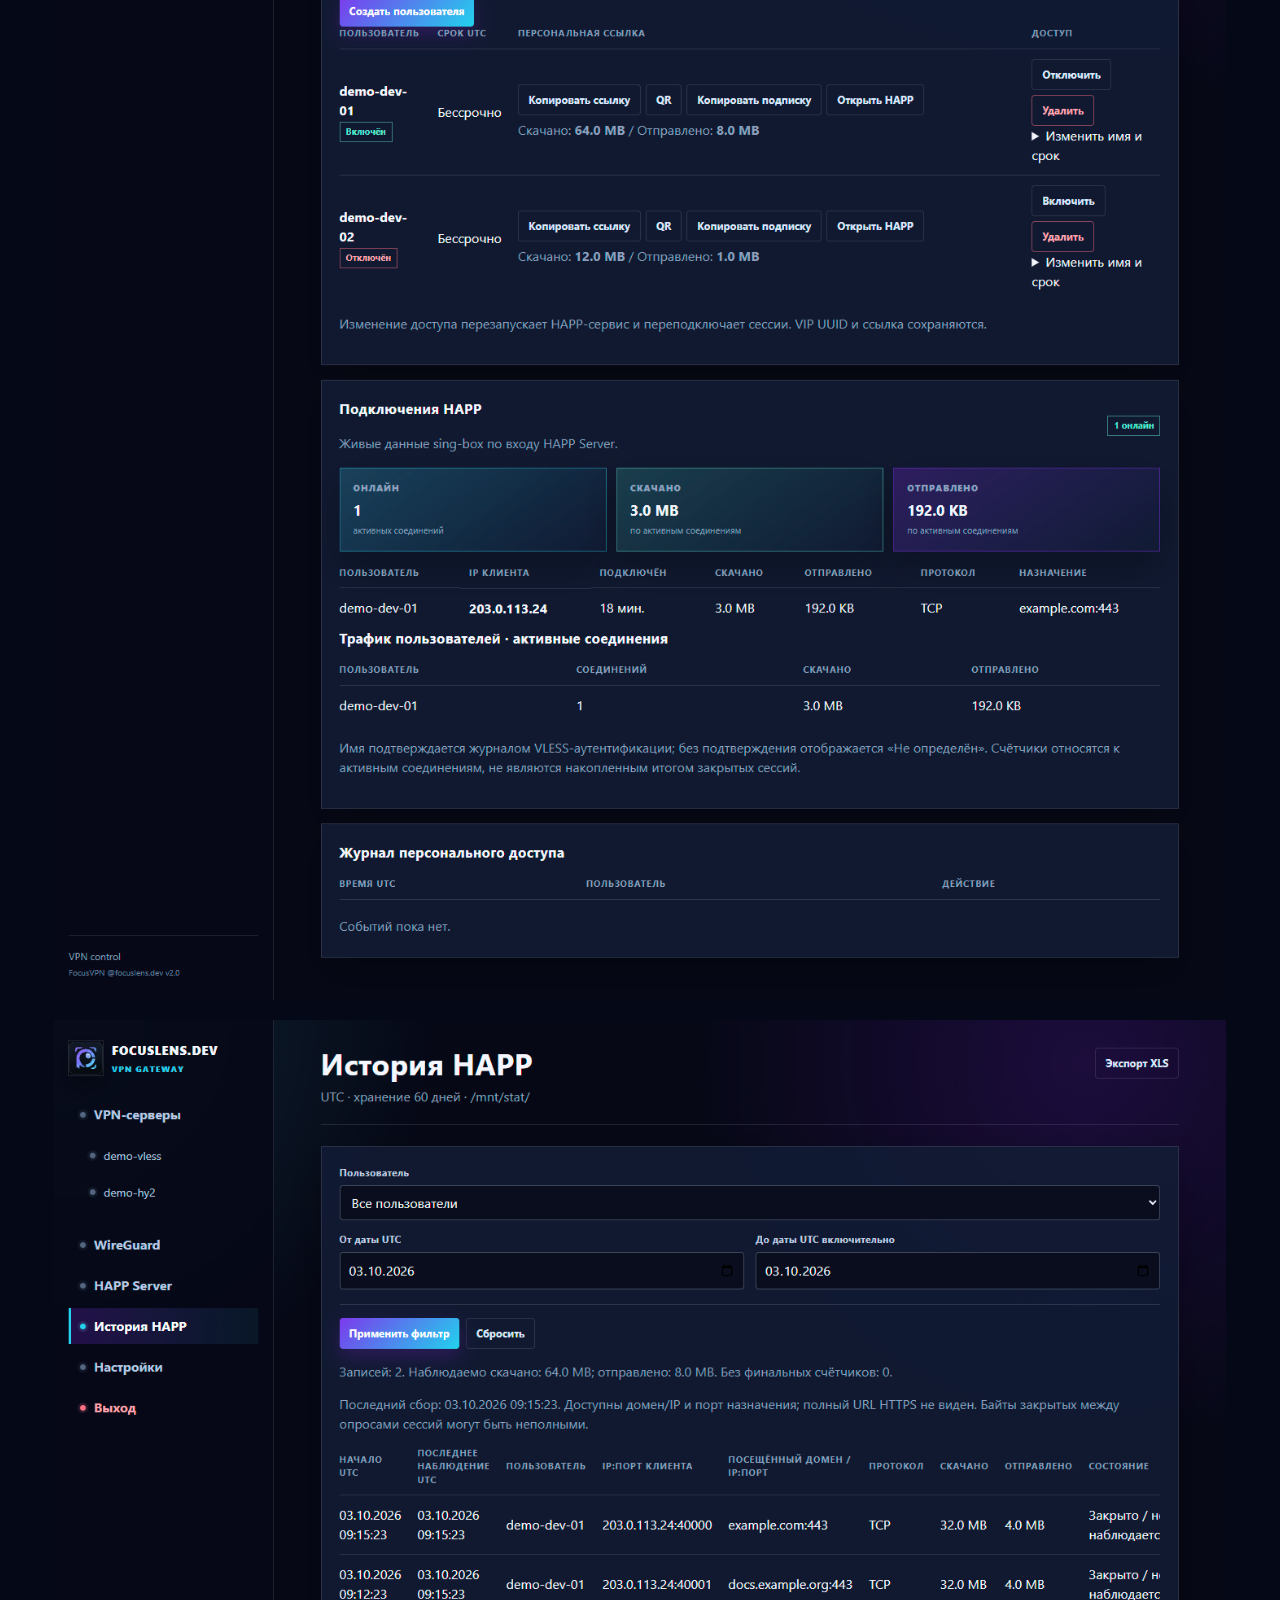
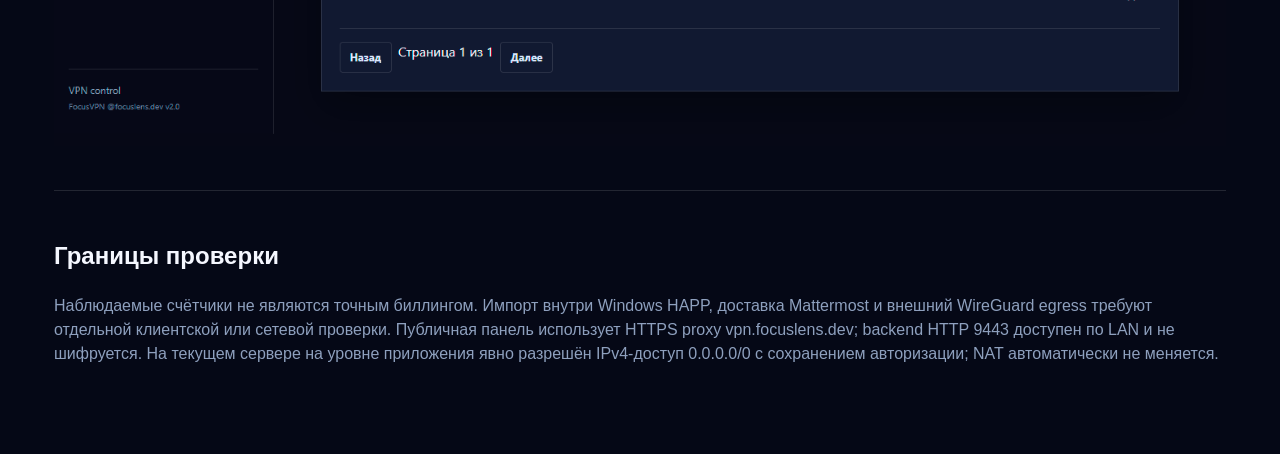
==== commit b96b8416: "Record verified 2.1.7 Git upgrade" ====
--- a/index.html
+++ b/index.html
@@ -43,7 +43,7 @@
           <article class="card"><small>Admin</small><strong>9443</strong><span class="muted">backend HTTP через HTTPS proxy</span></article>
       <article class="card"><small>HAPP inbound</small><strong>9445</strong><span class="muted">VLESS Reality</span></article>
       <article class="card"><small>Python-тесты</small><strong class="status">130</strong><span class="muted">и 2 Node.js UI-проверки</span></article>
-      <article class="card wide"><small>Новое в v2.1.5</small><ul><li>Installer показывает список пакетов и служб до подтверждения.</li><li>Nginx и wg-easy запускаются автоматически, служебный администратор создаётся без ввода пароля.</li><li>Пароль хранится приватно и сохраняется при обновлениях; API проверяется установщиком.</li><li>После установки выводится HTTPS-адрес панели.</li></ul></article>
+      <article class="card wide"><small>Новое в v2.1.7</small><ul><li>Действия VPN-сервера собраны в одну строку на desktop/mobile.</li><li>Мастер HAPP генерирует ключи и запускает сервер после подтверждения.</li><li>UUID VIP уникален; персональные пользователи сохраняются при обновлении.</li><li>Git-обновление тестового сервера проверено без изменения рабочих ключей.</li></ul></article>
       <article class="card wide"><small>Publication boundary</small><p class="muted">Секреты, runtime базы, UUID и Reality keys не включены. В репозитории находятся рабочие скрипты и placeholders для controlled deployment.</p></article>
     </section>
     <section class="section"><h2>Интерфейс</h2><p class="muted">Скриншоты v2.0 собраны с renderer и синтетических данных. Production credentials и пользовательская история не публикуются.</p><img class="screenshot" src="docs/screenshots/wireguard-and-happ-preview.png" alt="Персональные пользователи HAPP и статистика"><img class="screenshot" src="docs/screenshots/happ-history.png" alt="История HAPP с фильтрами и экспортом XLS"></section>
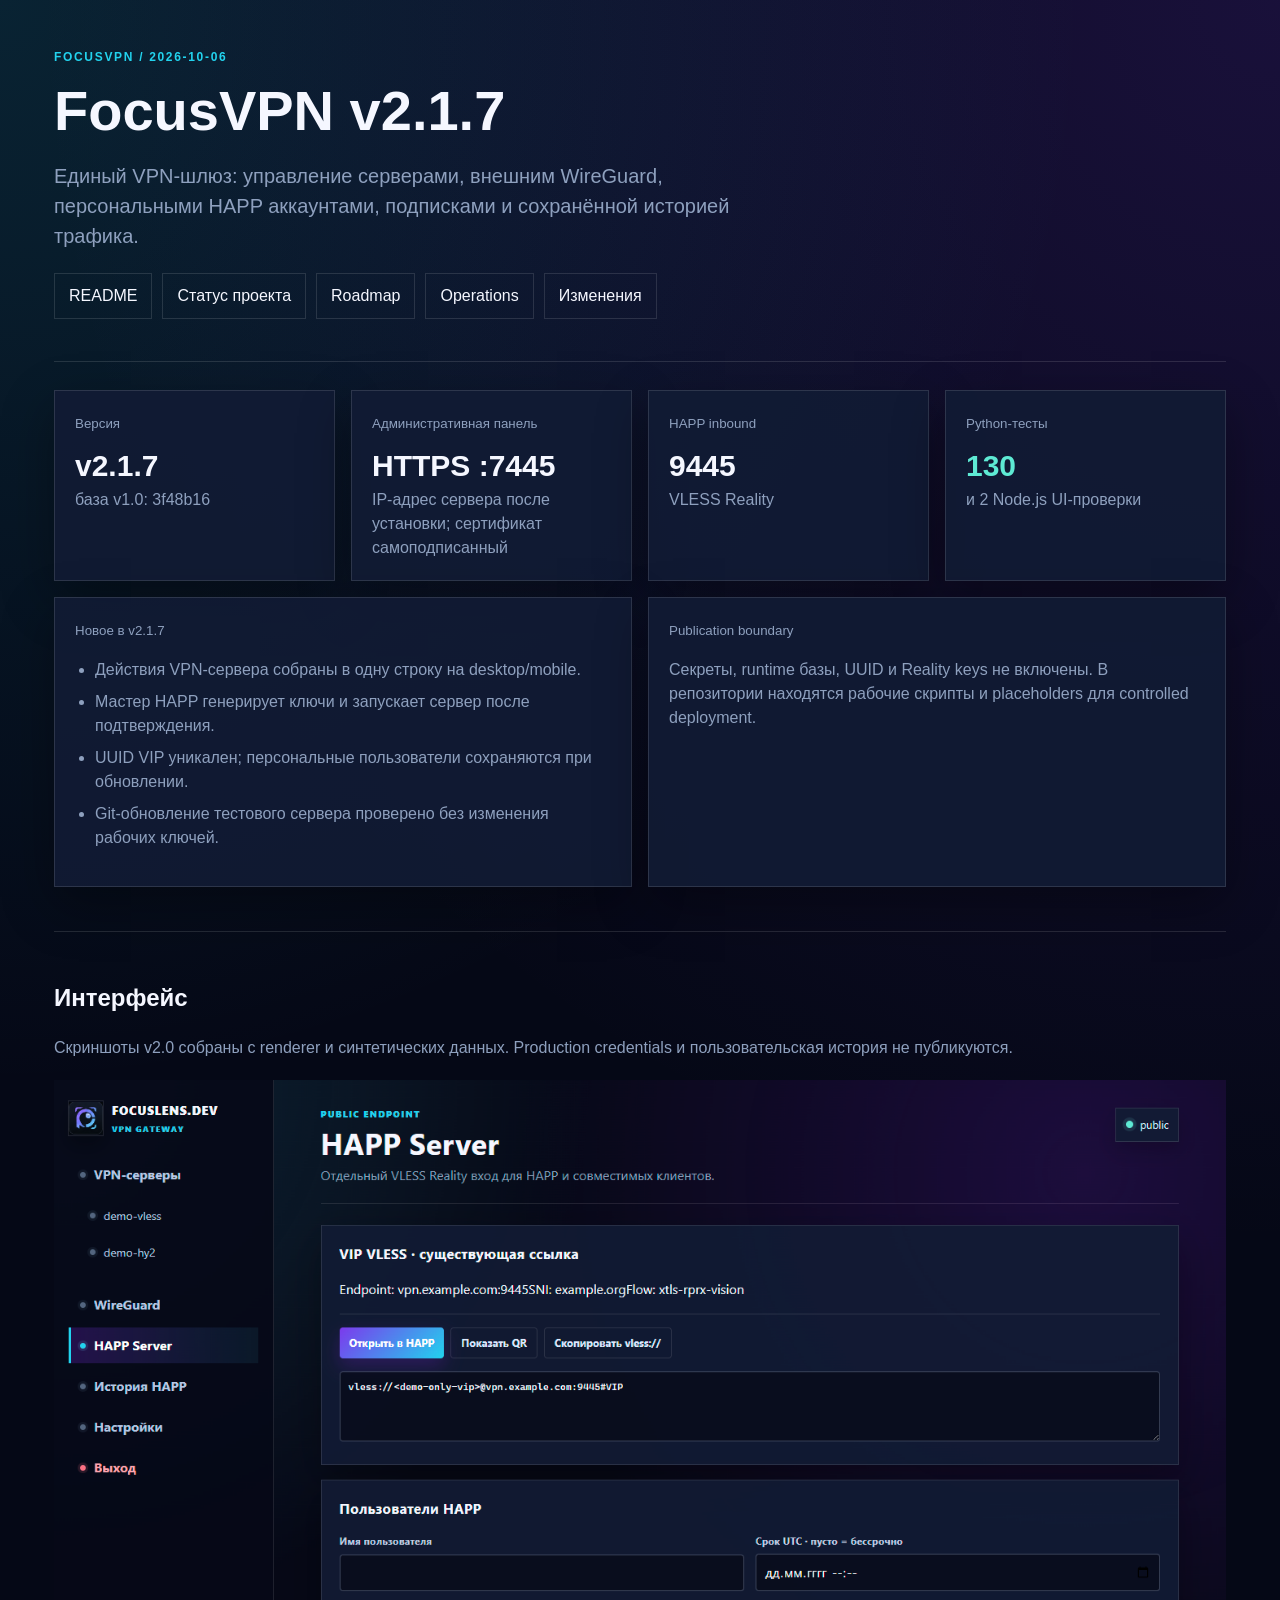
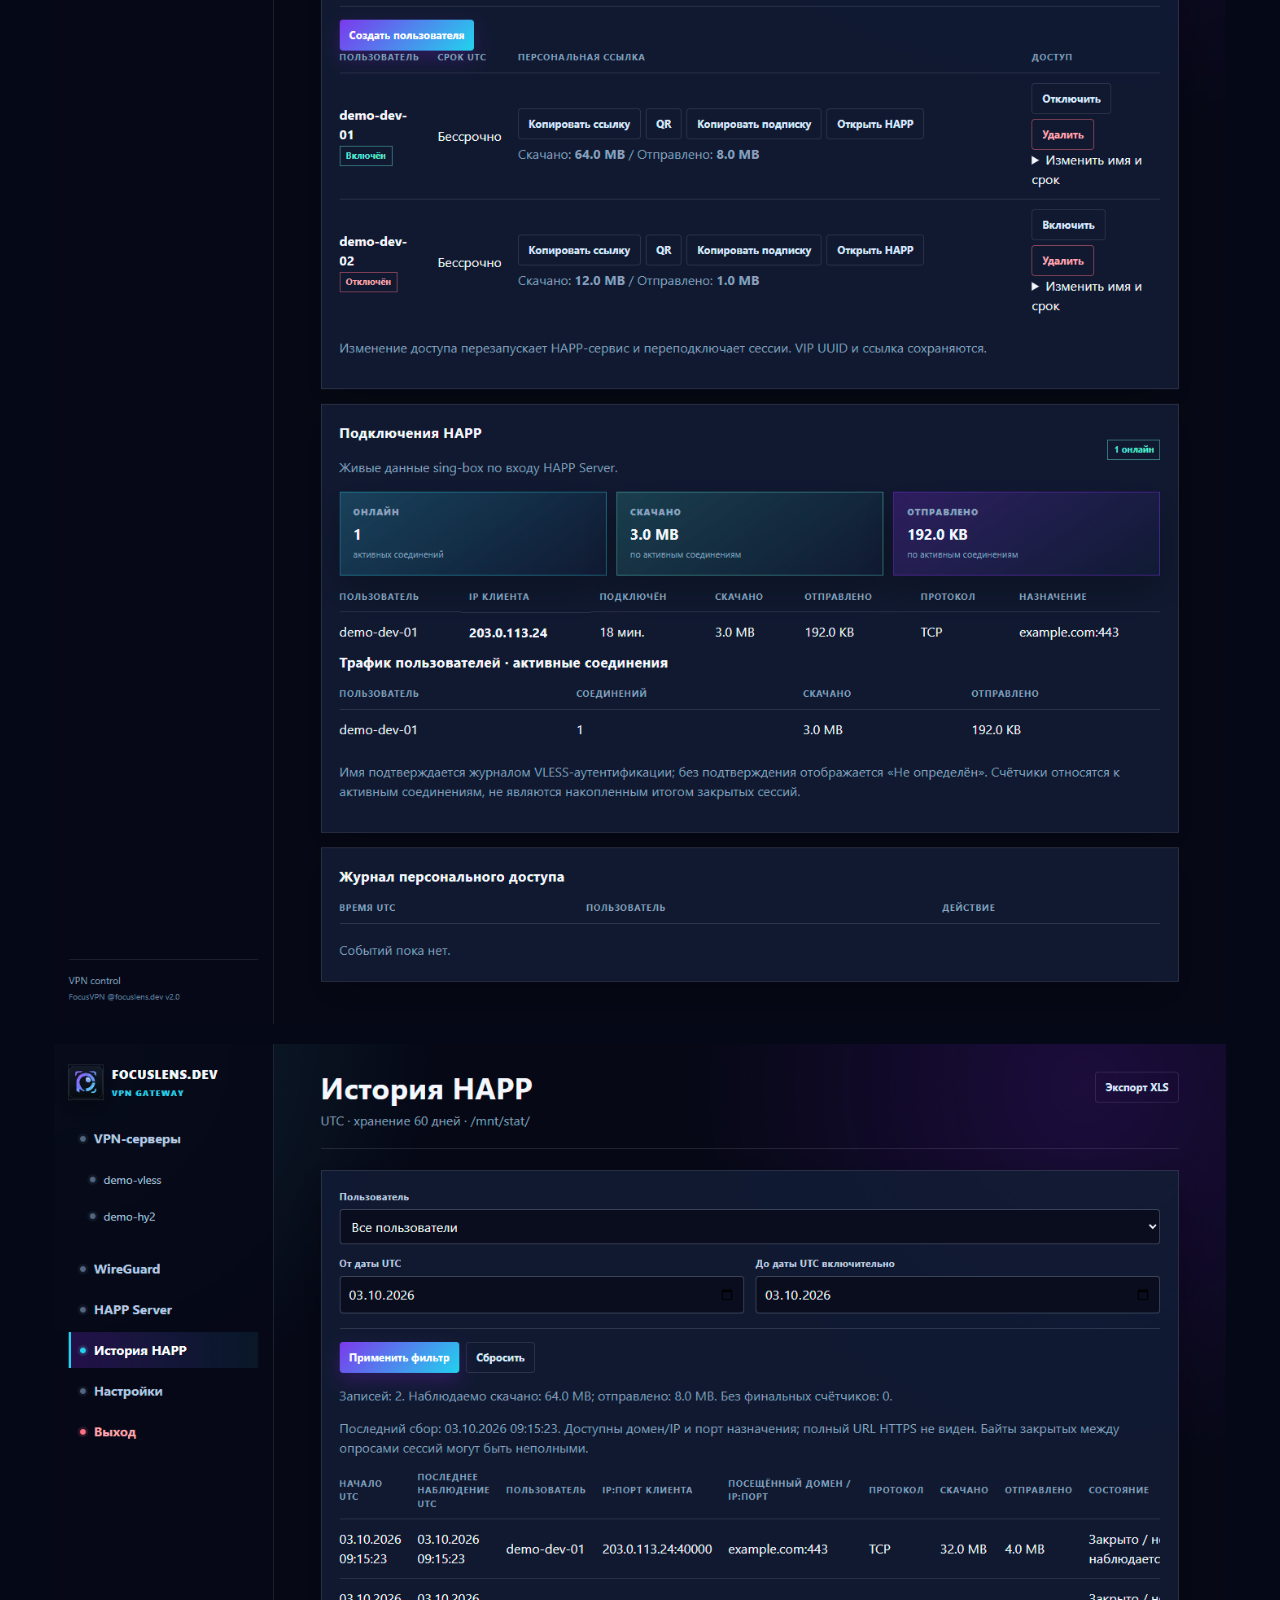
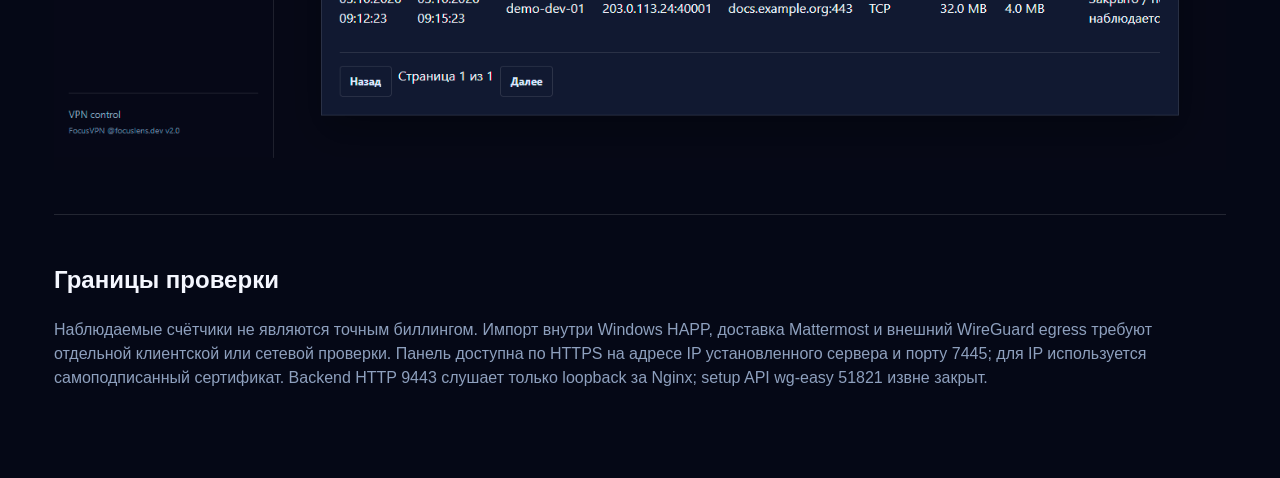
==== commit 7b6c2b0a: "Use generic server address in project pages" ====
--- a/index.html
+++ b/index.html
@@ -40,14 +40,14 @@
     </section>
     <section class="grid">
       <article class="card"><small>Версия</small><strong>v2.1.7</strong><span class="muted">база v1.0: 3f48b16</span></article>
-          <article class="card"><small>Admin</small><strong>9443</strong><span class="muted">backend HTTP через HTTPS proxy</span></article>
+          <article class="card"><small>Административная панель</small><strong>HTTPS :7445</strong><span class="muted">IP-адрес сервера после установки; сертификат самоподписанный</span></article>
       <article class="card"><small>HAPP inbound</small><strong>9445</strong><span class="muted">VLESS Reality</span></article>
       <article class="card"><small>Python-тесты</small><strong class="status">130</strong><span class="muted">и 2 Node.js UI-проверки</span></article>
       <article class="card wide"><small>Новое в v2.1.7</small><ul><li>Действия VPN-сервера собраны в одну строку на desktop/mobile.</li><li>Мастер HAPP генерирует ключи и запускает сервер после подтверждения.</li><li>UUID VIP уникален; персональные пользователи сохраняются при обновлении.</li><li>Git-обновление тестового сервера проверено без изменения рабочих ключей.</li></ul></article>
       <article class="card wide"><small>Publication boundary</small><p class="muted">Секреты, runtime базы, UUID и Reality keys не включены. В репозитории находятся рабочие скрипты и placeholders для controlled deployment.</p></article>
     </section>
     <section class="section"><h2>Интерфейс</h2><p class="muted">Скриншоты v2.0 собраны с renderer и синтетических данных. Production credentials и пользовательская история не публикуются.</p><img class="screenshot" src="docs/screenshots/wireguard-and-happ-preview.png" alt="Персональные пользователи HAPP и статистика"><img class="screenshot" src="docs/screenshots/happ-history.png" alt="История HAPP с фильтрами и экспортом XLS"></section>
-    <section class="section"><h2>Границы проверки</h2><p class="muted">Наблюдаемые счётчики не являются точным биллингом. Импорт внутри Windows HAPP, доставка Mattermost и внешний WireGuard egress требуют отдельной клиентской или сетевой проверки. Публичная панель использует HTTPS proxy vpn.focuslens.dev; backend HTTP 9443 доступен по LAN и не шифруется. На текущем сервере на уровне приложения явно разрешён IPv4-доступ 0.0.0.0/0 с сохранением авторизации; NAT автоматически не меняется.</p></section>
+    <section class="section"><h2>Границы проверки</h2><p class="muted">Наблюдаемые счётчики не являются точным биллингом. Импорт внутри Windows HAPP, доставка Mattermost и внешний WireGuard egress требуют отдельной клиентской или сетевой проверки. Панель доступна по HTTPS на адресе IP установленного сервера и порту 7445; для IP используется самоподписанный сертификат. Backend HTTP 9443 слушает только loopback за Nginx; setup API wg-easy 51821 извне закрыт.</p></section>
   </main>
 </body>
 </html>
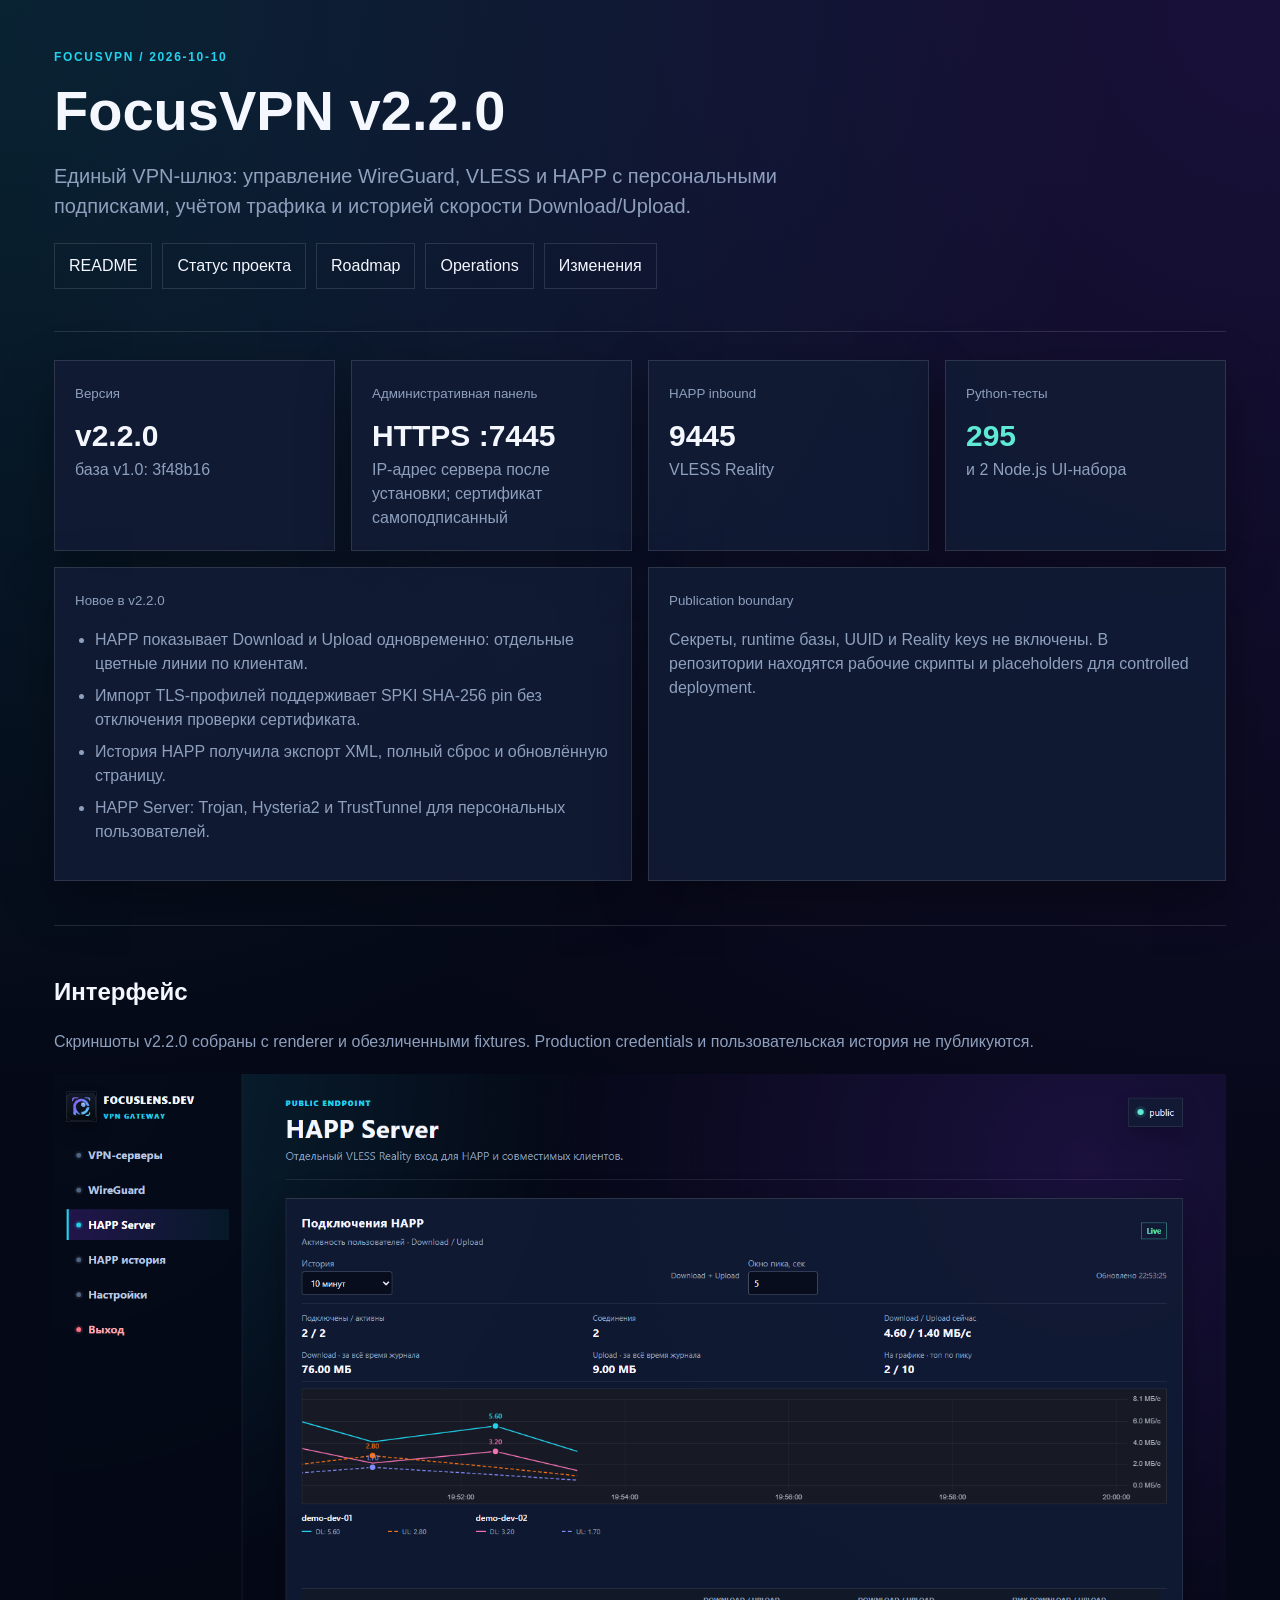
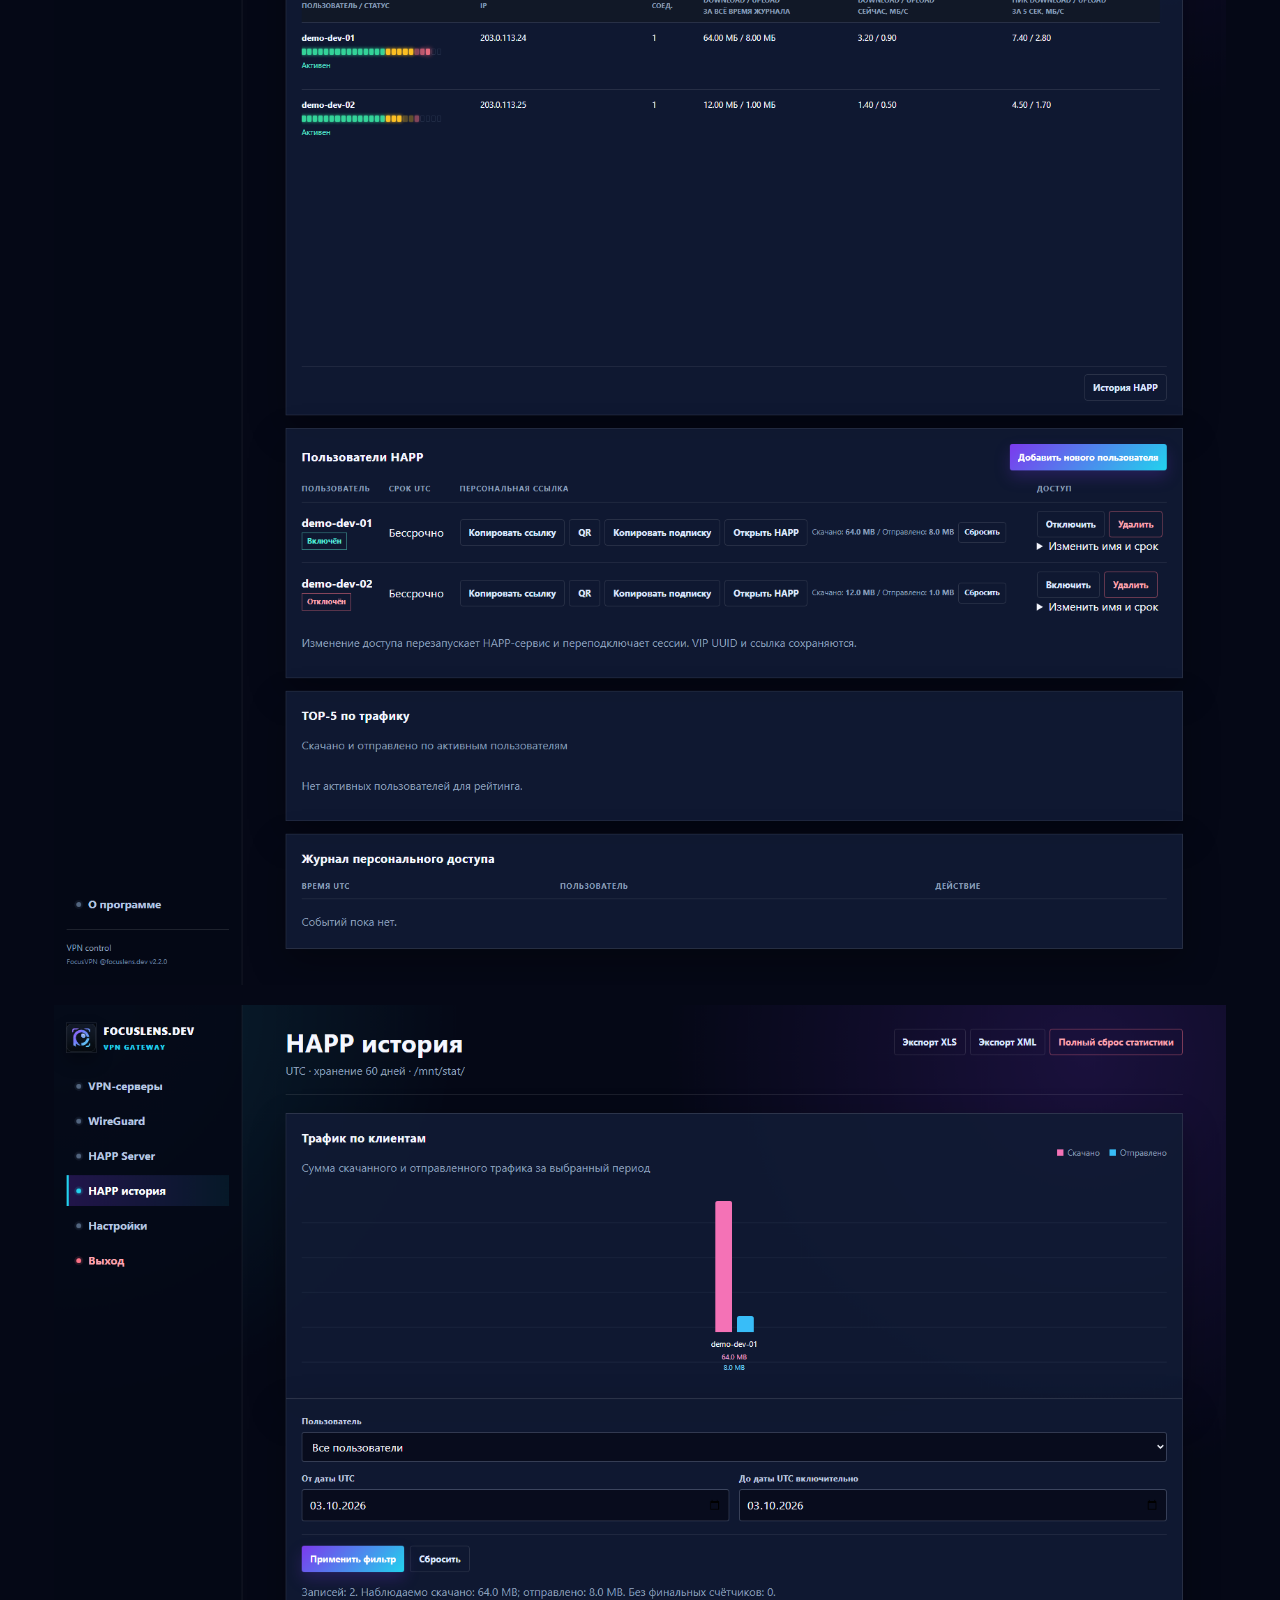
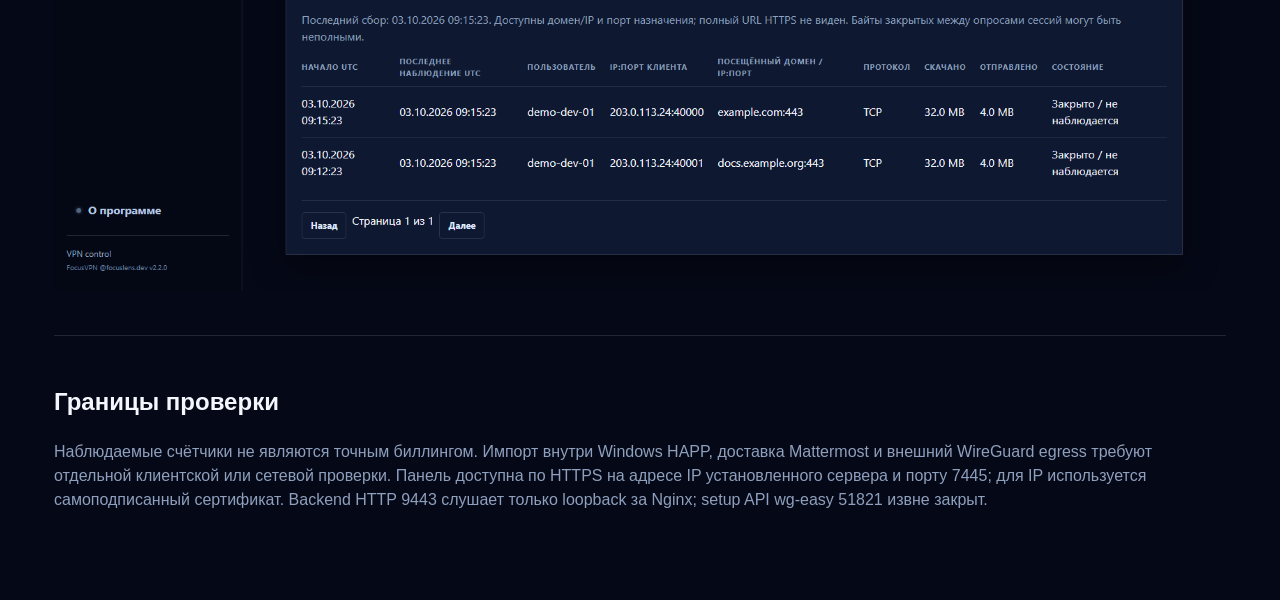
==== commit 40748e0c: "Refresh README screenshots for v2.2.0" ====
--- a/index.html
+++ b/index.html
@@ -3,7 +3,7 @@
 <head>
   <meta charset="utf-8">
   <meta name="viewport" content="width=device-width, initial-scale=1">
-  <title>FocusVPN v2.1.7 | Статус проекта</title>
+  <title>FocusVPN v2.2.0 | Статус проекта</title>
   <style>
     :root { --bg:#050816; --surface:#111b34e8; --text:#f5f7ff; --muted:#8ea0be; --line:#ffffff1f; --cyan:#22d3ee; --violet:#7c3aed; --ok:#5eead4; }
     * { box-sizing:border-box; }
@@ -33,20 +33,20 @@
 <body>
   <main class="shell">
     <section class="hero">
-      <div class="eyebrow">FocusVPN / 2026-10-06</div>
-      <h1>FocusVPN v2.1.7</h1>
-      <p class="lead">Единый VPN-шлюз: управление серверами, внешним WireGuard, персональными HAPP аккаунтами, подписками и сохранённой историей трафика.</p>
+      <div class="eyebrow">FocusVPN / 2026-10-10</div>
+      <h1>FocusVPN v2.2.0</h1>
+      <p class="lead">Единый VPN-шлюз: управление WireGuard, VLESS и HAPP с персональными подписками, учётом трафика и историей скорости Download/Upload.</p>
       <div class="links"><a href="README.md">README</a><a href="docs/PROJECT_STATUS.md">Статус проекта</a><a href="docs/ROADMAP.md">Roadmap</a><a href="docs/OPERATIONS.md">Operations</a><a href="docs/CHANGELOG.md">Изменения</a></div>
     </section>
     <section class="grid">
-      <article class="card"><small>Версия</small><strong>v2.1.7</strong><span class="muted">база v1.0: 3f48b16</span></article>
+      <article class="card"><small>Версия</small><strong>v2.2.0</strong><span class="muted">база v1.0: 3f48b16</span></article>
           <article class="card"><small>Административная панель</small><strong>HTTPS :7445</strong><span class="muted">IP-адрес сервера после установки; сертификат самоподписанный</span></article>
       <article class="card"><small>HAPP inbound</small><strong>9445</strong><span class="muted">VLESS Reality</span></article>
-      <article class="card"><small>Python-тесты</small><strong class="status">130</strong><span class="muted">и 2 Node.js UI-проверки</span></article>
-      <article class="card wide"><small>Новое в v2.1.7</small><ul><li>Действия VPN-сервера собраны в одну строку на desktop/mobile.</li><li>Мастер HAPP генерирует ключи и запускает сервер после подтверждения.</li><li>UUID VIP уникален; персональные пользователи сохраняются при обновлении.</li><li>Git-обновление тестового сервера проверено без изменения рабочих ключей.</li></ul></article>
+      <article class="card"><small>Python-тесты</small><strong class="status">295</strong><span class="muted">и 2 Node.js UI-набора</span></article>
+      <article class="card wide"><small>Новое в v2.2.0</small><ul><li>HAPP показывает Download и Upload одновременно: отдельные цветные линии по клиентам.</li><li>Импорт TLS-профилей поддерживает SPKI SHA-256 pin без отключения проверки сертификата.</li><li>История HAPP получила экспорт XML, полный сброс и обновлённую страницу.</li><li>HAPP Server: Trojan, Hysteria2 и TrustTunnel для персональных пользователей.</li></ul></article>
       <article class="card wide"><small>Publication boundary</small><p class="muted">Секреты, runtime базы, UUID и Reality keys не включены. В репозитории находятся рабочие скрипты и placeholders для controlled deployment.</p></article>
     </section>
-    <section class="section"><h2>Интерфейс</h2><p class="muted">Скриншоты v2.0 собраны с renderer и синтетических данных. Production credentials и пользовательская история не публикуются.</p><img class="screenshot" src="docs/screenshots/wireguard-and-happ-preview.png" alt="Персональные пользователи HAPP и статистика"><img class="screenshot" src="docs/screenshots/happ-history.png" alt="История HAPP с фильтрами и экспортом XLS"></section>
+    <section class="section"><h2>Интерфейс</h2><p class="muted">Скриншоты v2.2.0 собраны с renderer и обезличенными fixtures. Production credentials и пользовательская история не публикуются.</p><img class="screenshot" src="docs/screenshots/wireguard-and-happ-preview.png" alt="Персональные пользователи HAPP и график Download/Upload"><img class="screenshot" src="docs/screenshots/happ-history.png" alt="HAPP история с фильтрами, графиком и экспортом"></section>
     <section class="section"><h2>Границы проверки</h2><p class="muted">Наблюдаемые счётчики не являются точным биллингом. Импорт внутри Windows HAPP, доставка Mattermost и внешний WireGuard egress требуют отдельной клиентской или сетевой проверки. Панель доступна по HTTPS на адресе IP установленного сервера и порту 7445; для IP используется самоподписанный сертификат. Backend HTTP 9443 слушает только loopback за Nginx; setup API wg-easy 51821 извне закрыт.</p></section>
   </main>
 </body>
